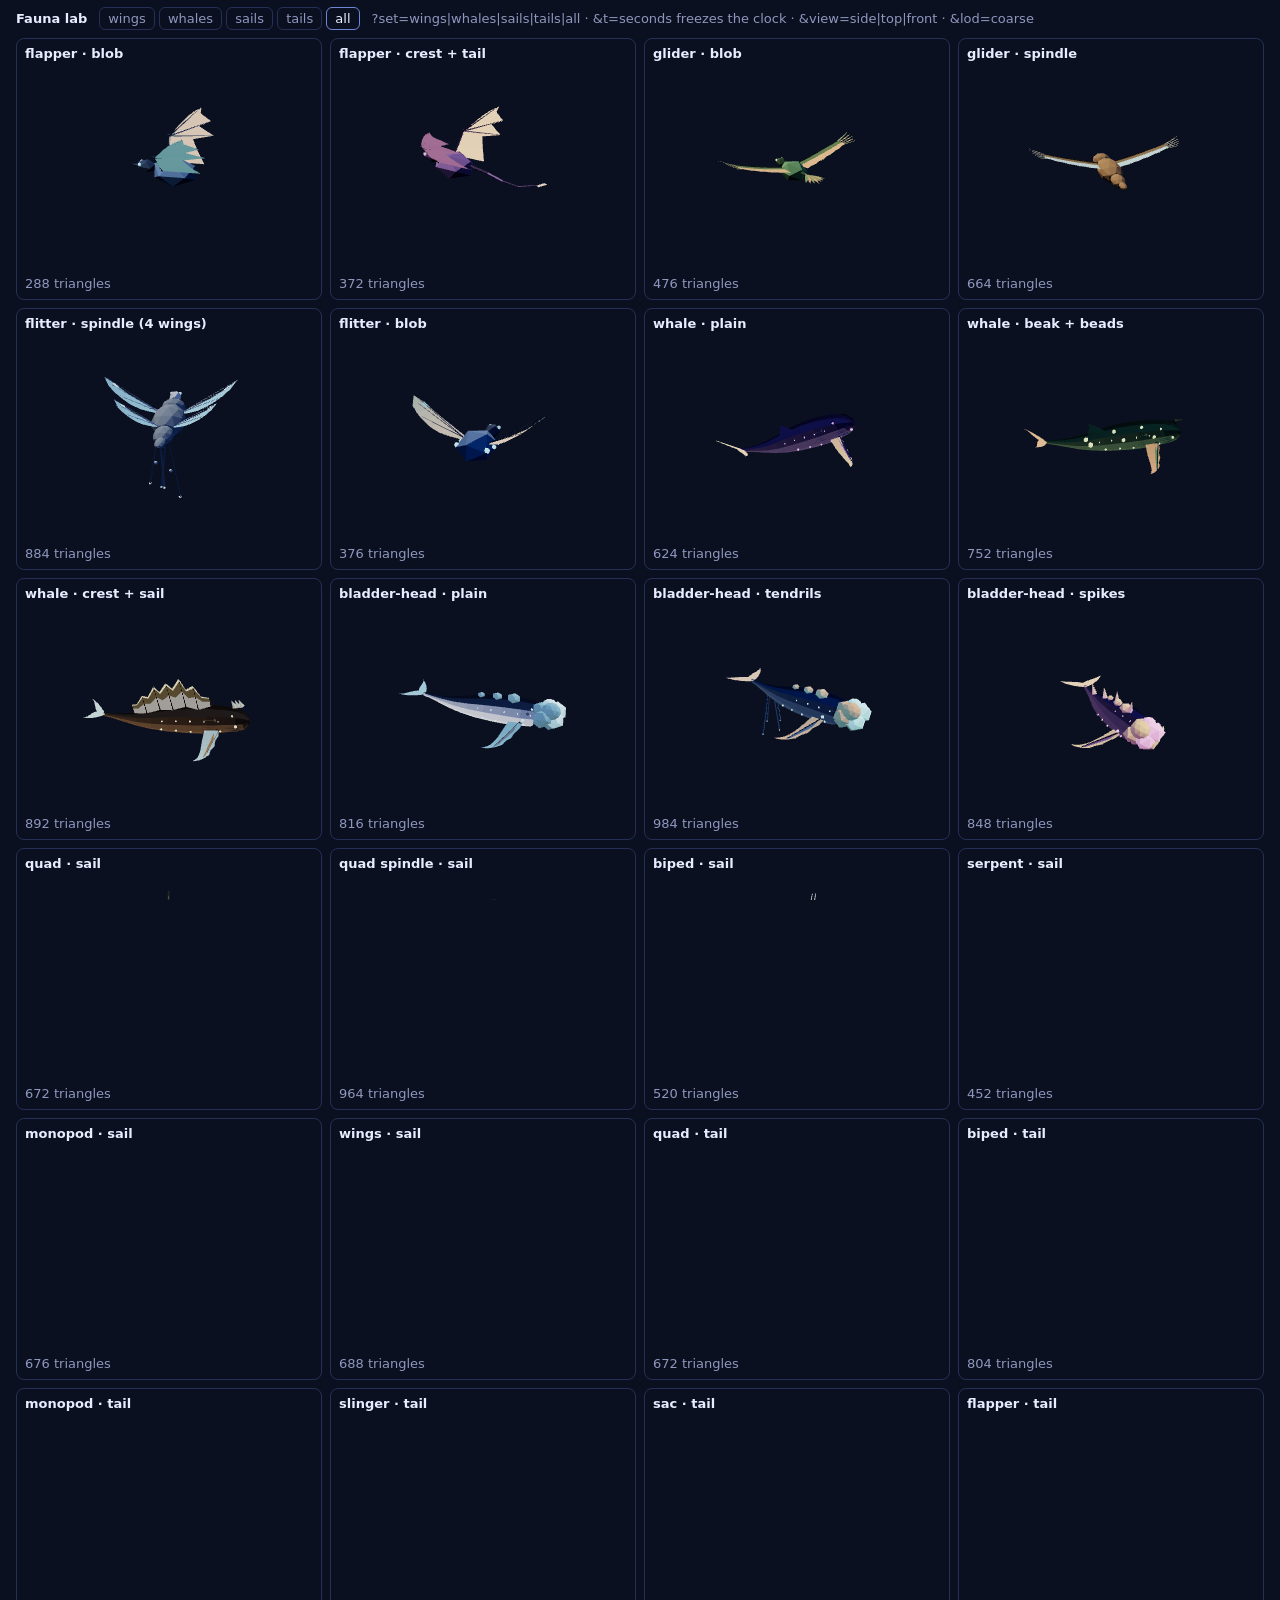
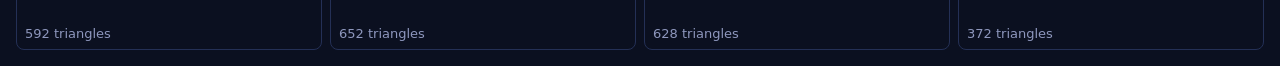
==== tools/fauna-lab.html @ ba52c9b9 "Wings, whales, sails, and tails get real shapes - A wing takes one of three forms: a veined paddle (" ====
<!doctype html>
<html lang="en">
<head>
<meta charset="utf-8">
<title>Fauna lab</title>
<meta name="viewport" content="width=device-width, initial-scale=1">
<style>
  :root { --bg: #0b1020; --fg: #e8ecff; --dim: #8e97bd; --line: #243056; }
  html, body { margin: 0; background: var(--bg); color: var(--fg); font: 13px/1.35 system-ui, sans-serif; }
  header { padding: 10px 16px; display: flex; gap: 12px; align-items: center; flex-wrap: wrap; }
  header a { color: var(--dim); text-decoration: none; padding: 3px 8px; border: 1px solid var(--line); border-radius: 6px; }
  header a.on { color: var(--fg); border-color: #6f86d6; }
  #grid { display: grid; grid-template-columns: repeat(auto-fill, minmax(300px, 1fr)); gap: 8px; padding: 0 16px 16px; }
  .cell { position: relative; height: 260px; border: 1px solid var(--line); border-radius: 8px; }
  .cell b { position: absolute; left: 8px; top: 6px; font-weight: 600; }
  .cell i { position: absolute; left: 8px; bottom: 6px; color: var(--dim); font-style: normal; }
  canvas#c { position: fixed; inset: 0; width: 100vw; height: 100vh; pointer-events: none; }
</style>
<script type="importmap">
  { "imports": { "three": "../vendor/three.module.js", "three/addons/": "../vendor/addons/" } }
</script>
</head>
<body>
<header>
  <strong>Fauna lab</strong>
  <span id="sets"></span>
  <span style="color:var(--dim)">?set=wings|whales|sails|tails|all · &amp;t=seconds freezes the clock · &amp;view=side|top|front · &amp;lod=coarse</span>
</header>
<div id="grid"></div>
<canvas id="c"></canvas>
<script type="module">
// A preview page for the creature builder. It builds hand-written genomes with the real
// buildCreature() and faunaMaterial(), so a change to fauna.js shows here without a world roll.
import * as THREE from 'three';
import { buildCreature, faunaMaterial } from '../fauna.js';

const q = new URLSearchParams(location.search);
const SET = q.get('set') || 'all';
const FREEZE = q.has('t') ? Number(q.get('t')) : null;
const VIEW = q.get('view') || 'three';
const LOD = q.get('lod') || 'full';

// the parts a locomotion always has, as species.js adds them
const ALWAYS = { sac: ['tendrils'], fins: ['flukes'], arch: ['mounds'], periscope: ['mounds'], plough: ['mounds'] };
const PAL = { fauna: { sand: '#c8b27f' }, flora: { canopy: '#4f9a52', trunk: '#6b4a2f' } };
const SKINS = [
  { body: '#5d7fae', body2: '#39506f', accent: '#e59a5b', glow: '#9ff5ff' },
  { body: '#8a6aa8', body2: '#4f3b66', accent: '#f0d36a', glow: '#ffb0f0' },
  { body: '#6c9a6a', body2: '#3f5c40', accent: '#d9695f', glow: '#e8ff9a' },
  { body: '#b0875a', body2: '#6a4e33', accent: '#7fc6d8', glow: '#ffe7a8' },
  { body: '#7d8c9c', body2: '#dfe6ee', accent: '#5aa0c8', glow: '#b8f0ff' },
];

// A genome with every field the builder and the rig read. The fields the lab does not set take
// the middle of the range species.js draws from.
function genome(o, i) {
  const loco = o.loco;
  const cls = ['sac', 'wings', 'fins'].includes(loco) ? 'air' : ['arch', 'periscope', 'plough'].includes(loco) ? 'sub' : 'land';
  const G = {
    cls, niche: 'meadow', loco, plan: o.plan || 'blob', head: o.head || 'none', extras: [...new Set([...(ALWAYS[loco] || []), ...(o.extras || [])])],
    segs: o.segs || (o.plan === 'chain' ? 6 : 1), bodyR: o.bodyR ?? (loco === 'fins' ? 0.3 : 0.22),
    stretch: o.plan === 'spindle' && cls === 'land' ? 0.6 : 1,
    legLen: o.legLen ?? ({ monopod: 0.5, biped: 0.62, tripod: 0.5, quad: 0.38, hexapod: 0.2, roller: 0.16 }[loco] || 0),
    jointed: o.jointed ?? true, gait: o.gait || 2, flap: o.flap || (loco === 'fins' ? 1.4 : 4.4), slow: o.slow ?? 1.0,
    size: 1, hover: 0, rings: 6, gravity: 1,
    move: { leash: 0, speed: 0, turn: 0, pause: 0, flies: cls === 'air', shadow: true, mode: 'wander', loco },
    colors: SKINS[(o.skin ?? i) % SKINS.length],
  };
  for (const k of ['wingStyle', 'whaleHead']) if (o[k]) G[k] = o[k];
  return G;
}

const SETS = {
  wings: [
    { label: 'flapper · blob', loco: 'wings', plan: 'blob', head: 'beak', wingStyle: 'flap' },
    { label: 'flapper · crest + tail', loco: 'wings', plan: 'blob', head: 'crest', extras: ['tail'], wingStyle: 'flap' },
    { label: 'glider · blob', loco: 'wings', plan: 'blob', head: 'beak', wingStyle: 'glide', extras: ['tail'] },
    { label: 'glider · spindle', loco: 'wings', plan: 'spindle', head: 'none', wingStyle: 'glide' },
    { label: 'flitter · spindle (4 wings)', loco: 'wings', plan: 'spindle', head: 'mandibles', wingStyle: 'flit', extras: ['tendrils'] },
    { label: 'flitter · blob', loco: 'wings', plan: 'blob', head: 'mandibles', wingStyle: 'flit', extras: ['beads'] },
  ],
  whales: [
    { label: 'whale · plain', loco: 'fins', plan: 'spindle', whaleHead: 'hull' },
    { label: 'whale · beak + beads', loco: 'fins', plan: 'spindle', head: 'beak', extras: ['beads'], whaleHead: 'hull' },
    { label: 'whale · crest + sail', loco: 'fins', plan: 'spindle', head: 'crest', extras: ['sail'], whaleHead: 'hull' },
    { label: 'bladder-head · plain', loco: 'fins', plan: 'spindle', whaleHead: 'bladder' },
    { label: 'bladder-head · tendrils', loco: 'fins', plan: 'spindle', extras: ['tendrils'], whaleHead: 'bladder' },
    { label: 'bladder-head · spikes', loco: 'fins', plan: 'spindle', extras: ['spikes'], whaleHead: 'bladder' },
  ],
  sails: [
    { label: 'quad · sail', loco: 'quad', plan: 'blob', head: 'tusks', extras: ['sail'] },
    { label: 'quad spindle · sail', loco: 'quad', plan: 'spindle', head: 'beak', extras: ['sail'] },
    { label: 'biped · sail', loco: 'biped', plan: 'blob', head: 'crest', extras: ['sail'] },
    { label: 'serpent · sail', loco: 'serpent', plan: 'chain', head: 'mandibles', extras: ['sail'] },
    { label: 'monopod · sail', loco: 'monopod', plan: 'dome', head: 'beak', extras: ['sail'] },
    { label: 'wings · sail', loco: 'wings', plan: 'blob', head: 'beak', extras: ['sail'], wingStyle: 'glide' },
  ],
  tails: [
    { label: 'quad · tail', loco: 'quad', plan: 'blob', head: 'tusks', extras: ['tail'] },
    { label: 'biped · tail', loco: 'biped', plan: 'spindle', head: 'beak', extras: ['tail'] },
    { label: 'monopod · tail', loco: 'monopod', plan: 'blob', head: 'stalks', extras: ['tail'] },
    { label: 'slinger · tail', loco: 'slinger', plan: 'spindle', head: 'beak', extras: ['tail'] },
    { label: 'sac · tail', loco: 'sac', plan: 'blob', head: 'lure', extras: ['tendrils', 'tail'] },
    { label: 'flapper · tail', loco: 'wings', plan: 'blob', head: 'crest', extras: ['tail'], wingStyle: 'flap' },
  ],
};
SETS.all = [...SETS.wings, ...SETS.whales, ...SETS.sails, ...SETS.tails];

document.getElementById('sets').innerHTML = Object.keys(SETS)
  .map((k) => `<a href="?set=${k}${FREEZE !== null ? `&t=${FREEZE}` : ''}${VIEW !== 'three' ? `&view=${VIEW}` : ''}" class="${k === SET ? 'on' : ''}">${k}</a>`).join(' ');

const canvas = document.getElementById('c');
const renderer = new THREE.WebGLRenderer({ canvas, antialias: true, alpha: true });
renderer.setPixelRatio(Math.min(devicePixelRatio || 1, 2));
renderer.toneMapping = THREE.ACESFilmicToneMapping;
renderer.outputColorSpace = THREE.SRGBColorSpace;
renderer.setScissorTest(true);

const grid = document.getElementById('grid');
const cells = SETS[SET].map((o, i) => {
  const el = document.createElement('div');
  el.className = 'cell';
  grid.appendChild(el);
  const G = genome(o, i);
  const geo = buildCreature(G, PAL, PAL.flora, LOD);
  const tris = geo.attributes.position.count / 3;
  el.innerHTML = `<b>${o.label}</b><i>${tris} triangles</i>`;
  geo.setAttribute('aPhase', new THREE.InstancedBufferAttribute(new Float32Array([0]), 1));
  geo.setAttribute('aAnim', new THREE.InstancedBufferAttribute(new Float32Array([1, 0, 0, 0]), 4));
  geo.setAttribute('aAnchor', new THREE.InstancedBufferAttribute(new Float32Array([0, 0, 0]), 3));
  const mesh = new THREE.InstancedMesh(geo, faunaMaterial(G), 1);
  mesh.frustumCulled = false;
  const box = new THREE.Box3().setFromBufferAttribute(geo.attributes.position);
  const size = box.getSize(new THREE.Vector3()), mid = box.getCenter(new THREE.Vector3());
  const fit = 1.3 / Math.max(size.x, size.y, size.z);
  mesh.scale.setScalar(fit);
  mesh.position.set(-mid.x * fit, -mid.y * fit, -mid.z * fit);
  const scene = new THREE.Scene();
  scene.add(mesh);
  const sun = new THREE.DirectionalLight('#fff4e0', 2.6); sun.position.set(2.5, 4, 3);
  scene.add(sun, new THREE.HemisphereLight('#9fbfff', '#3a2a1a', 0.8));
  const fill = new THREE.DirectionalLight('#6a86d8', 0.5); fill.position.set(-3, 1, -2); scene.add(fill);
  const camera = new THREE.PerspectiveCamera(32, 1, 0.05, 50);
  return { el, G, mesh, scene, camera, phase: i * 0.37 };
});

function place(cam, t, phase) {
  const r = 3.4;
  if (VIEW === 'side') cam.position.set(r, 0.25, 0);
  else if (VIEW === 'top') cam.position.set(0.001, r, 0);
  else if (VIEW === 'front') cam.position.set(0, 0.35, r);
  else if (FREEZE !== null) cam.position.set(r * 0.78, r * 0.42, r * 0.5);
  else { const a = t * 0.25 + phase; cam.position.set(Math.sin(a) * r, r * 0.38, Math.cos(a) * r); }
  cam.lookAt(0, 0, 0);
}

const clock = new THREE.Clock();
function frame() {
  const t = FREEZE ?? clock.getElapsedTime();
  const w = canvas.clientWidth, h = canvas.clientHeight, pr = renderer.getPixelRatio();
  if (canvas.width !== Math.floor(w * pr) || canvas.height !== Math.floor(h * pr)) renderer.setSize(w, h, false);
  renderer.setScissor(0, 0, w, h); renderer.setViewport(0, 0, w, h); renderer.clear();
  for (const c of cells) {
    const r = c.el.getBoundingClientRect();
    if (r.bottom < 0 || r.top > h) continue;
    const sh = c.mesh.material.userData.shader;
    if (sh) sh.uniforms.uTime.value = t;
    const a = c.mesh.geometry.attributes.aAnim;
    a.array[1] = t * c.G.gait * 2; a.needsUpdate = true;
    c.camera.aspect = r.width / r.height; c.camera.updateProjectionMatrix();
    place(c.camera, t, c.phase);
    const y = h - r.bottom;
    renderer.setScissor(r.left, y, r.width, r.height);
    renderer.setViewport(r.left, y, r.width, r.height);
    renderer.render(c.scene, c.camera);
  }
  requestAnimationFrame(frame);
}
frame();
</script>
</body>
</html>
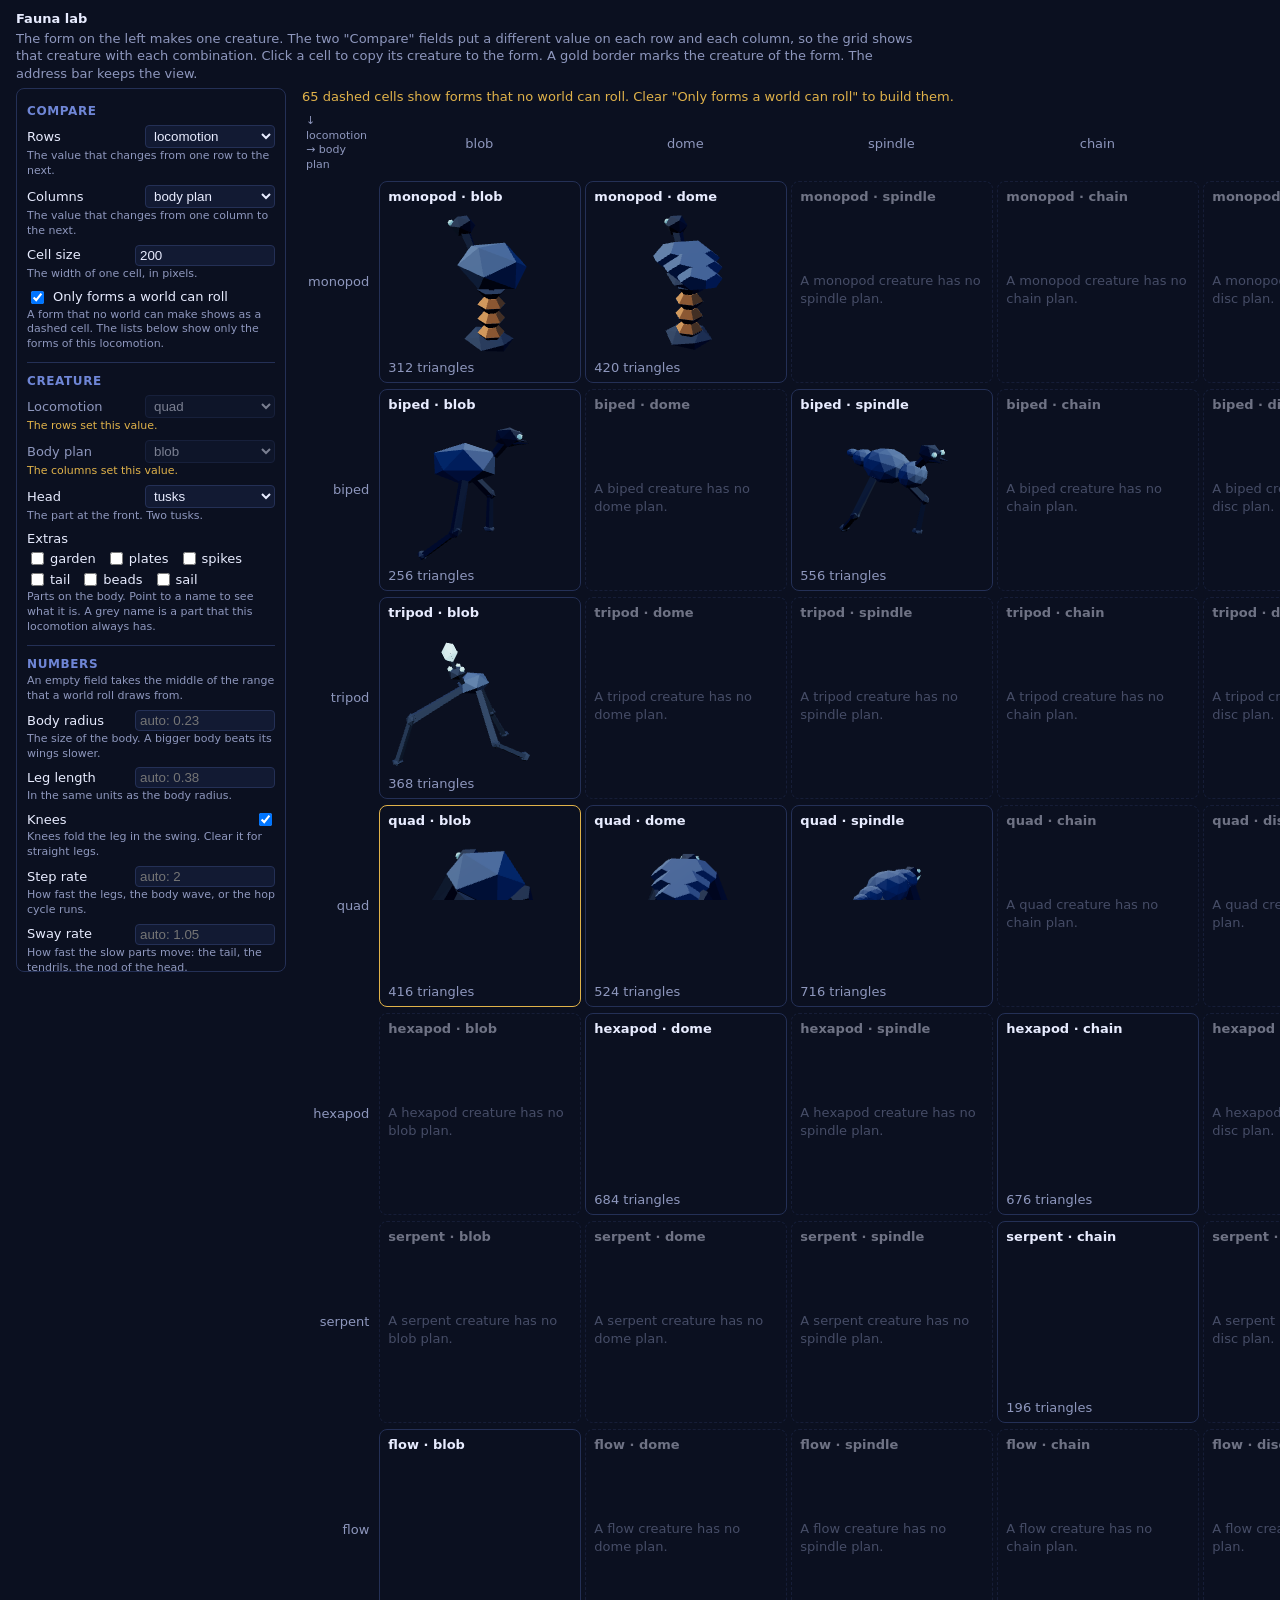
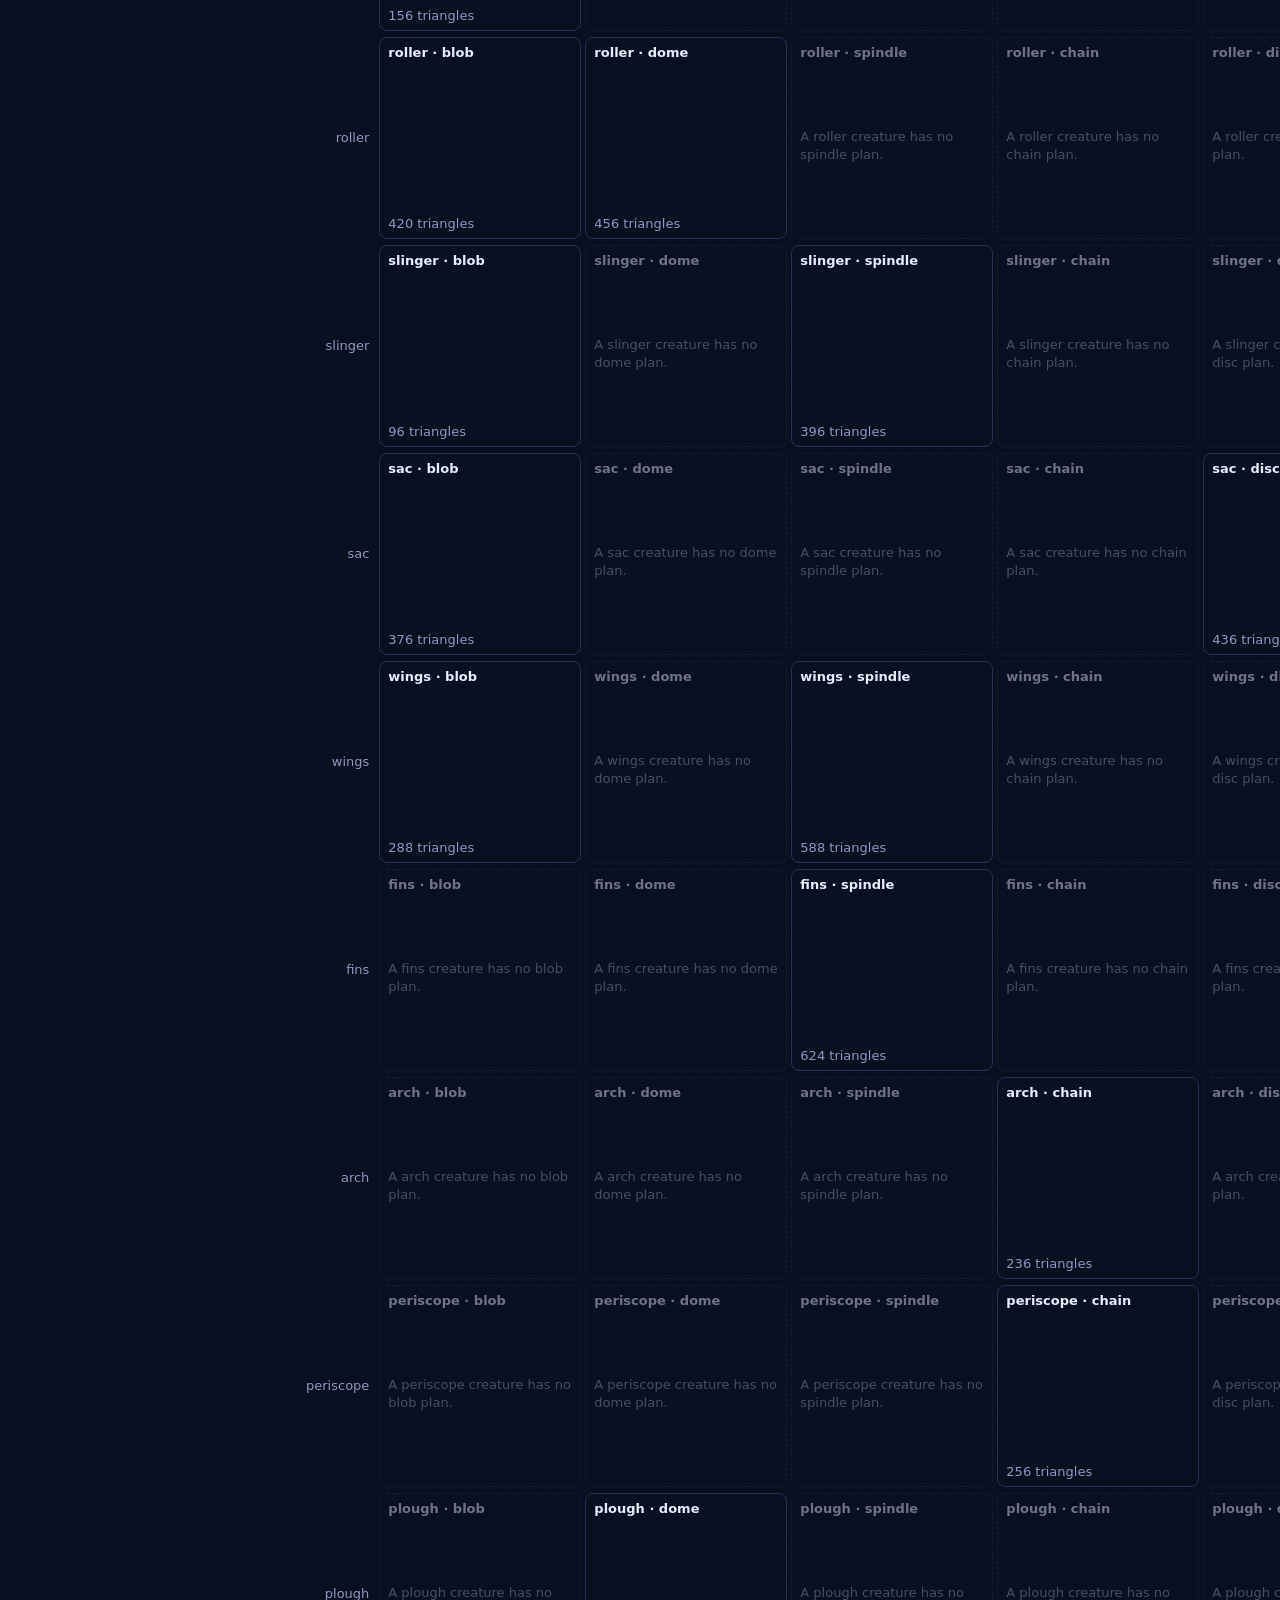
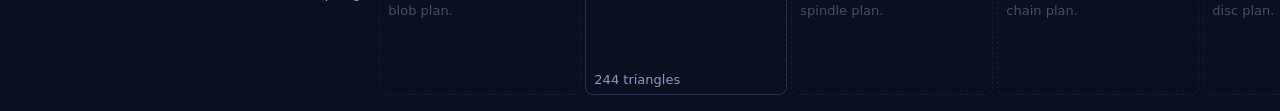
==== commit f4eb8954: "The fauna lab compares any two parameters of a creature The lab now has one mode. A form sets one cr" ====
--- a/tools/fauna-lab.html
+++ b/tools/fauna-lab.html
@@ -5,43 +5,81 @@
 <title>Fauna lab</title>
 <meta name="viewport" content="width=device-width, initial-scale=1">
 <style>
-  :root { --bg: #0b1020; --fg: #e8ecff; --dim: #8e97bd; --line: #243056; }
+  :root { --bg: #0b1020; --fg: #e8ecff; --dim: #8e97bd; --line: #243056; --on: #6f86d6; --gold: #e0b24a; --cell: 200px; }
   html, body { margin: 0; background: var(--bg); color: var(--fg); font: 13px/1.35 system-ui, sans-serif; }
-  header { padding: 10px 16px; display: flex; gap: 12px; align-items: center; flex-wrap: wrap; }
-  header a { color: var(--dim); text-decoration: none; padding: 3px 8px; border: 1px solid var(--line); border-radius: 6px; }
-  header a.on { color: var(--fg); border-color: #6f86d6; }
-  #grid { display: grid; grid-template-columns: repeat(auto-fill, minmax(300px, 1fr)); gap: 8px; padding: 0 16px 16px; }
-  .cell { position: relative; height: 260px; border: 1px solid var(--line); border-radius: 8px; }
-  .cell b { position: absolute; left: 8px; top: 6px; font-weight: 600; }
+  header { padding: 10px 16px 6px; }
+  header p { margin: 2px 0 0; color: var(--dim); max-width: 70em; }
+  canvas#c { position: fixed; inset: 0; width: 100vw; height: 100vh; pointer-events: none; }
+  main { display: flex; gap: 16px; padding: 0 16px 16px; align-items: flex-start; }
+
+  #form { position: sticky; top: 8px; flex: 0 0 270px; max-height: calc(100vh - 16px); overflow: auto;
+    border: 1px solid var(--line); border-radius: 8px; padding: 4px 10px 10px; box-sizing: border-box; }
+  #form section { border-top: 1px solid var(--line); padding: 6px 0 4px; }
+  #form section:first-child { border-top: 0; }
+  #form h3 { margin: 4px 0 2px; font-size: 12px; text-transform: uppercase; letter-spacing: 0.05em; color: var(--on); }
+  #form .row { margin: 6px 0; }
+  #form .row > label { display: flex; justify-content: space-between; align-items: center; gap: 8px; }
+  #form .row.fixed > label { color: var(--dim); }
+  #form small { display: block; color: var(--dim); font-size: 11px; margin-top: 1px; }
+  #form .row.fixed small { color: var(--gold); }
+  #form select, #form input[type=number] { width: 130px; background: #121a33; color: var(--fg); border: 1px solid var(--line); border-radius: 4px; padding: 2px 4px; }
+  #form select:disabled, #form input:disabled { opacity: 0.5; }
+  #form .chks { display: flex; flex-wrap: wrap; gap: 2px 10px; margin-top: 2px; }
+  #form .chks label { display: inline-flex; gap: 3px; align-items: center; }
+  #form .chks input:disabled + span { color: var(--dim); }
+  #form button { background: #121a33; color: var(--fg); border: 1px solid var(--line); border-radius: 4px; padding: 3px 10px; cursor: pointer; }
+  #form details { margin-top: 6px; }
+  #form summary { cursor: pointer; color: var(--dim); }
+  #form pre { white-space: pre-wrap; word-break: break-all; font-size: 11px; color: var(--dim); margin: 4px 0 0; }
+
+  #note { color: var(--gold); margin: 0 0 6px; min-height: 1.35em; }
+  #matrix { display: grid; gap: 6px; align-items: stretch; }
+  .cell { position: relative; height: var(--cell); width: var(--cell); border: 1px solid var(--line); border-radius: 8px; cursor: pointer; }
+  .cell:hover { border-color: var(--on); }
+  .cell.base { border-color: var(--gold); }
+  .cell b { position: absolute; left: 8px; top: 6px; right: 8px; font-weight: 600; }
   .cell i { position: absolute; left: 8px; bottom: 6px; color: var(--dim); font-style: normal; }
-  canvas#c { position: fixed; inset: 0; width: 100vw; height: 100vh; pointer-events: none; }
+  .cell.na { border-style: dashed; opacity: 0.45; cursor: default; }
+  .cell.na i, .cell.err i { top: 45%; bottom: auto; right: 8px; }
+  .cell.err { border-color: #b04a4a; }
+  .ax { color: var(--dim); display: flex; align-items: center; justify-content: center; text-align: center; padding: 2px 4px; }
+  .ax.row { justify-content: flex-end; }
+  .ax.corner { font-size: 11px; text-align: left; justify-content: flex-start; }
+  .ax.row { max-width: 110px; }
+  @media (max-width: 700px) {
+    main { flex-direction: column; }
+    #form { position: static; flex: none; width: 100%; max-height: none; }
+    #grid-wrap { overflow-x: auto; max-width: 100%; }
+  }
 </style>
 <script type="importmap">
   { "imports": { "three": "../vendor/three.module.js", "three/addons/": "../vendor/addons/" } }
 </script>
+<!-- species.js gives the catalogue of forms (Species.CATALOGUE). It reads self.Lore when it loads. -->
+<script src="../lore.js"></script>
+<script src="../species.js"></script>
 </head>
 <body>
 <header>
   <strong>Fauna lab</strong>
-  <span id="sets"></span>
-  <span style="color:var(--dim)">?set=wings|whales|sails|tails|all · &amp;t=seconds freezes the clock · &amp;view=side|top|front · &amp;lod=coarse</span>
+  <p>The form on the left makes one creature. The two "Compare" fields put a different value on each
+    row and each column, so the grid shows that creature with each combination. Click a cell to copy
+    its creature to the form. A gold border marks the creature of the form. The address bar keeps the view.</p>
 </header>
-<div id="grid"></div>
+<main>
+  <form id="form" onsubmit="return false"></form>
+  <div id="grid-wrap"><p id="note"></p><div id="matrix"></div></div>
+</main>
 <canvas id="c"></canvas>
 <script type="module">
-// A preview page for the creature builder. It builds hand-written genomes with the real
-// buildCreature() and faunaMaterial(), so a change to fauna.js shows here without a world roll.
+// A preview page for the creature builder. It builds genomes with the real buildCreature() and
+// faunaMaterial(), so a change to fauna.js shows here without a world roll.
 import * as THREE from 'three';
 import { buildCreature, faunaMaterial } from '../fauna.js';
 
 const q = new URLSearchParams(location.search);
-const SET = q.get('set') || 'all';
-const FREEZE = q.has('t') ? Number(q.get('t')) : null;
-const VIEW = q.get('view') || 'three';
-const LOD = q.get('lod') || 'full';
-
-// the parts a locomotion always has, as species.js adds them
-const ALWAYS = { sac: ['tendrils'], fins: ['flukes'], arch: ['mounds'], periscope: ['mounds'], plough: ['mounds'] };
+const CAT = self.Species.CATALOGUE;
+const ALWAYS = CAT.ALWAYS;
 const PAL = { fauna: { sand: '#c8b27f' }, flora: { canopy: '#4f9a52', trunk: '#6b4a2f' } };
 const SKINS = [
   { body: '#5d7fae', body2: '#39506f', accent: '#e59a5b', glow: '#9ff5ff' },
@@ -51,64 +89,149 @@
   { body: '#7d8c9c', body2: '#dfe6ee', accent: '#5aa0c8', glow: '#b8f0ff' },
 ];
 
-// A genome with every field the builder and the rig read. The fields the lab does not set take
+// ---------------------------------------------------------------- the catalogue
+const uniq = (a) => [...new Set(a)];
+const CLASS_OF = Object.fromEntries(Object.entries(CAT.LOCO).flatMap(([c, ls]) => ls.map((l) => [l, c])));
+const ALL = {
+  loco: Object.values(CAT.LOCO).flat(),
+  plan: uniq(Object.values(CAT.PLAN).flat()),
+  head: uniq(['none', ...Object.values(CAT.HEAD).flat()]),
+  extra: uniq([...Object.values(CAT.EXTRAS).flat(), ...Object.values(ALWAYS).flat()]),
+};
+const LEGGED = ['monopod', 'biped', 'tripod', 'quad', 'hexapod', 'roller'];
+// the middle of each range species.js draws from
+const MID = {
+  bodyR: (l) => ({ fins: 0.3, tripod: 0.105, hexapod: 0.29 }[l] ?? 0.23),
+  legLen: (l) => ({ monopod: 0.47, biped: 0.62, tripod: 0.52, quad: 0.38, hexapod: 0.2, roller: 0.16 }[l] ?? 0),
+  gait: (l) => ({ monopod: 1.8, biped: 2.7, tripod: 2.4, quad: 2.0, hexapod: 4.75, serpent: 3, roller: 1.5, slinger: 1.3, flow: 0.7 }[l] ?? 1.5),
+  flap: (l, bodyR) => ({ wings: 4.4 * Math.sqrt(0.3 / bodyR), fins: 1.4, sac: 1 }[l] ?? 2),
+  segs: (plan) => (plan === 'chain' ? 6 : 1),
+};
+
+// Words for the tooltips. A value with no entry shows its name only.
+const INFO = {
+  class: { land: 'walks on the ground', air: 'flies or floats', sub: 'lives under the ground' },
+  loco: {
+    monopod: 'hops on one leg', biped: 'walks on two legs', tripod: 'a small body on three long legs',
+    quad: 'walks on four legs', hexapod: 'six short legs', serpent: 'a chain of segments that slides',
+    flow: 'a stack of rings that melts into a sheet and hops', roller: 'folds into its hull and rolls',
+    slinger: 'hooks a cord on a plant and throws itself', sac: 'a gas bag that floats and never lands',
+    wings: 'flies on wings', fins: 'a whale that swims in the air', arch: 'a loop that rises out of the ground',
+    periscope: 'lifts a neck out of a hole', plough: 'travels under the surface',
+  },
+  plan: { blob: 'one round body', dome: 'a low, wide shell', spindle: 'a long body with tapered ends',
+    chain: 'a row of segments', disc: 'a flat, round body', swarm: 'a wheel of many small shards' },
+  head: { none: 'no head part', beak: 'a pointed beak', mandibles: 'a pair of pincers', stalks: 'eyes on two stalks',
+    lure: 'a glowing lamp on a stalk', crest: 'a fan of plates on the head', tusks: 'two tusks' },
+  extra: { sail: 'a membrane on spines along the back', spikes: 'spikes on the back', beads: 'glowing lamps in the skin',
+    tendrils: 'feelers that hang below', garden: 'plants that grow on the back', plates: 'armour plates',
+    tail: 'a tail (its form follows the locomotion)', flukes: 'the tail flukes of a whale', antennae: 'two antennae',
+    mounds: 'mounds of soil at the holes' },
+  wingStyle: { flit: 'veined paddles, fast beats', flap: 'skin on an arm and three fingers, folds on the upstroke',
+    glide: 'long narrow wings, beats only to climb' },
+  whaleHead: { hull: 'one smooth hull with the head in it', bladder: 'the head is a cluster of gas bladders' },
+  lod: { full: 'the body near the camera', coarse: 'the far body: under 80 triangles' },
+  view: { three: 'the camera turns about the creature', side: 'from the side', top: 'from above', front: 'from the front' },
+};
+
+// A genome with every field the builder and the rig read. A field the caller does not set takes
 // the middle of the range species.js draws from.
-function genome(o, i) {
-  const loco = o.loco;
-  const cls = ['sac', 'wings', 'fins'].includes(loco) ? 'air' : ['arch', 'periscope', 'plough'].includes(loco) ? 'sub' : 'land';
+function genome(o, skin) {
+  const loco = o.loco, cls = CLASS_OF[loco], plan = o.plan || 'blob';
+  const bodyR = o.bodyR ?? MID.bodyR(loco);
+  const extras = new Set([...(ALWAYS[loco] || []), ...(o.extras || [])]);
+  if (plan === 'swarm') { extras.delete('tail'); extras.delete('sail'); extras.delete('tendrils'); }
   const G = {
-    cls, niche: 'meadow', loco, plan: o.plan || 'blob', head: o.head || 'none', extras: [...new Set([...(ALWAYS[loco] || []), ...(o.extras || [])])],
-    segs: o.segs || (o.plan === 'chain' ? 6 : 1), bodyR: o.bodyR ?? (loco === 'fins' ? 0.3 : 0.22),
-    stretch: o.plan === 'spindle' && cls === 'land' ? 0.6 : 1,
-    legLen: o.legLen ?? ({ monopod: 0.5, biped: 0.62, tripod: 0.5, quad: 0.38, hexapod: 0.2, roller: 0.16 }[loco] || 0),
-    jointed: o.jointed ?? true, gait: o.gait || 2, flap: o.flap || (loco === 'fins' ? 1.4 : 4.4), slow: o.slow ?? 1.0,
-    size: 1, hover: 0, rings: 6, gravity: 1,
-    move: { leash: 0, speed: 0, turn: 0, pause: 0, flies: cls === 'air', shadow: true, mode: 'wander', loco },
-    colors: SKINS[(o.skin ?? i) % SKINS.length],
+    cls, niche: 'meadow', loco, plan, head: o.head || 'none', extras: [...extras],
+    segs: o.segs ?? MID.segs(plan), bodyR,
+    stretch: plan === 'spindle' && cls === 'land' ? 0.6 : 1,
+    legLen: o.legLen ?? MID.legLen(loco),
+    jointed: o.jointed ?? true, gait: o.gait ?? MID.gait(loco), flap: o.flap ?? MID.flap(loco, bodyR), slow: o.slow ?? 1.05,
+    size: 1, hover: 0, rings: o.rings ?? 6, gravity: o.gravity ?? 1,
+    move: { leash: 0, speed: 0, turn: 0, pause: 0, flies: cls === 'air', shadow: plan !== 'swarm', mode: 'wander', loco },
+    colors: SKINS[(skin ?? 0) % SKINS.length],
   };
+  if (loco === 'fins') Object.assign(G, { density: 0.0025, fsign: 1, fcut: 0.3 });
   for (const k of ['wingStyle', 'whaleHead']) if (o[k]) G[k] = o[k];
   return G;
 }
 
-const SETS = {
-  wings: [
-    { label: 'flapper · blob', loco: 'wings', plan: 'blob', head: 'beak', wingStyle: 'flap' },
-    { label: 'flapper · crest + tail', loco: 'wings', plan: 'blob', head: 'crest', extras: ['tail'], wingStyle: 'flap' },
-    { label: 'glider · blob', loco: 'wings', plan: 'blob', head: 'beak', wingStyle: 'glide', extras: ['tail'] },
-    { label: 'glider · spindle', loco: 'wings', plan: 'spindle', head: 'none', wingStyle: 'glide' },
-    { label: 'flitter · spindle (4 wings)', loco: 'wings', plan: 'spindle', head: 'mandibles', wingStyle: 'flit', extras: ['tendrils'] },
-    { label: 'flitter · blob', loco: 'wings', plan: 'blob', head: 'mandibles', wingStyle: 'flit', extras: ['beads'] },
-  ],
-  whales: [
-    { label: 'whale · plain', loco: 'fins', plan: 'spindle', whaleHead: 'hull' },
-    { label: 'whale · beak + beads', loco: 'fins', plan: 'spindle', head: 'beak', extras: ['beads'], whaleHead: 'hull' },
-    { label: 'whale · crest + sail', loco: 'fins', plan: 'spindle', head: 'crest', extras: ['sail'], whaleHead: 'hull' },
-    { label: 'bladder-head · plain', loco: 'fins', plan: 'spindle', whaleHead: 'bladder' },
-    { label: 'bladder-head · tendrils', loco: 'fins', plan: 'spindle', extras: ['tendrils'], whaleHead: 'bladder' },
-    { label: 'bladder-head · spikes', loco: 'fins', plan: 'spindle', extras: ['spikes'], whaleHead: 'bladder' },
-  ],
-  sails: [
-    { label: 'quad · sail', loco: 'quad', plan: 'blob', head: 'tusks', extras: ['sail'] },
-    { label: 'quad spindle · sail', loco: 'quad', plan: 'spindle', head: 'beak', extras: ['sail'] },
-    { label: 'biped · sail', loco: 'biped', plan: 'blob', head: 'crest', extras: ['sail'] },
-    { label: 'serpent · sail', loco: 'serpent', plan: 'chain', head: 'mandibles', extras: ['sail'] },
-    { label: 'monopod · sail', loco: 'monopod', plan: 'dome', head: 'beak', extras: ['sail'] },
-    { label: 'wings · sail', loco: 'wings', plan: 'blob', head: 'beak', extras: ['sail'], wingStyle: 'glide' },
-  ],
-  tails: [
-    { label: 'quad · tail', loco: 'quad', plan: 'blob', head: 'tusks', extras: ['tail'] },
-    { label: 'biped · tail', loco: 'biped', plan: 'spindle', head: 'beak', extras: ['tail'] },
-    { label: 'monopod · tail', loco: 'monopod', plan: 'blob', head: 'stalks', extras: ['tail'] },
-    { label: 'slinger · tail', loco: 'slinger', plan: 'spindle', head: 'beak', extras: ['tail'] },
-    { label: 'sac · tail', loco: 'sac', plan: 'blob', head: 'lure', extras: ['tendrils', 'tail'] },
-    { label: 'flapper · tail', loco: 'wings', plan: 'blob', head: 'crest', extras: ['tail'], wingStyle: 'flap' },
-  ],
+// ---------------------------------------------------------------- state
+// Every control is one URL parameter, so a view can be shared as a link.
+const DEFAULTS = {
+  loco: 'quad', plan: 'blob', head: 'tusks', extras: [], wingStyle: 'flap', whaleHead: 'hull',
+  bodyR: '', legLen: '', segs: '', gait: '', flap: '', slow: '', rings: '', gravity: '', jointed: true,
+  skin: 0, rows: 'loco', cols: 'plan', strict: true, size: 200,
+  view: 'three', t: '', lod: 'full',
 };
-SETS.all = [...SETS.wings, ...SETS.whales, ...SETS.sails, ...SETS.tails];
-
-document.getElementById('sets').innerHTML = Object.keys(SETS)
-  .map((k) => `<a href="?set=${k}${FREEZE !== null ? `&t=${FREEZE}` : ''}${VIEW !== 'three' ? `&view=${VIEW}` : ''}" class="${k === SET ? 'on' : ''}">${k}</a>`).join(' ');
-
+const S = structuredClone(DEFAULTS);
+const NUMS = ['bodyR', 'legLen', 'segs', 'gait', 'flap', 'slow', 'rings', 'gravity'];
+for (const k of Object.keys(S)) {
+  if (!q.has(k)) continue;
+  const v = q.get(k);
+  S[k] = k === 'extras' ? v.split(',').filter(Boolean) : typeof S[k] === 'boolean' ? v !== '0' : k === 'skin' || k === 'size' ? Number(v) : v;
+}
+
+// An axis is a list of values, and each value is a patch on the creature of the form. `field` is
+// the form control that the axis sets, and `check` says if the catalogue allows the value.
+const allowed = (kind, loco, v) => ({ plan: CAT.PLAN, head: CAT.HEAD, extra: CAT.EXTRAS }[kind][loco] || []).includes(v) || (kind === 'extra' && (ALWAYS[loco] || []).includes(v));
+const AXES = {
+  none: { name: '— (nothing)', values: [null], patch: () => ({}) },
+  loco: { name: 'locomotion', field: 'loco', values: ALL.loco, patch: (v) => ({ loco: v }) },
+  plan: { name: 'body plan', field: 'plan', values: ALL.plan, patch: (v) => ({ plan: v }), check: (g, v) => allowed('plan', g.loco, v) },
+  head: { name: 'head', field: 'head', values: ALL.head, patch: (v) => ({ head: v }), check: (g, v) => v === 'none' || allowed('head', g.loco, v) },
+  extra: {
+    name: 'one more extra', values: ['(base)', ...ALL.extra], label: (v) => (v === '(base)' ? 'form extras only' : '+ ' + v),
+    patch: (v, g) => (v === '(base)' ? {} : { extras: [...g.extras, v] }),
+    check: (g, v) => v === '(base)' || allowed('extra', g.loco, v),
+  },
+  wingStyle: { name: 'wing form (wings)', field: 'wingStyle', values: ['flit', 'flap', 'glide'], patch: (v) => ({ wingStyle: v }), check: (g) => g.loco === 'wings' && g.plan !== 'swarm' },
+  whaleHead: { name: 'whale head (fins)', field: 'whaleHead', values: ['hull', 'bladder'], patch: (v) => ({ whaleHead: v }), check: (g) => g.loco === 'fins' },
+  bodyR: { name: 'body radius', field: 'bodyR', values: [0.1, 0.16, 0.22, 0.28, 0.34], label: (v) => 'radius ' + v, patch: (v) => ({ bodyR: v }) },
+  legLen: { name: 'leg length (legs)', field: 'legLen', values: [0.12, 0.25, 0.4, 0.55, 0.8], label: (v) => 'legs ' + v, patch: (v) => ({ legLen: v }), check: (g) => LEGGED.includes(g.loco) },
+  jointed: { name: 'knees (legs)', field: 'jointed', values: [true, false], label: (v) => (v ? 'knees' : 'straight legs'), patch: (v) => ({ jointed: v }), check: (g) => LEGGED.includes(g.loco) },
+  segs: { name: 'segments (chain)', field: 'segs', values: [4, 5, 6, 7], label: (v) => v + ' segments', patch: (v) => ({ segs: v }), check: (g) => g.plan === 'chain' },
+  rings: { name: 'rings (flow)', field: 'rings', values: [5, 6, 7, 8], label: (v) => v + ' rings', patch: (v) => ({ rings: v }), check: (g) => g.loco === 'flow' },
+  lod: { name: 'detail', field: 'lod', values: ['full', 'coarse'], label: (v) => v + ' detail', patch: (v) => ({ lod: v }) },
+  skin: { name: 'colours', field: 'skin', values: SKINS.map((_, i) => i), label: (v) => 'colours ' + (v + 1), patch: (v) => ({ skin: v }) },
+};
+const axisOf = (field) => [S.rows, S.cols].find((a) => AXES[a].field === field);
+
+// The creature of the form. With "catalogue only" set, a plan, a head, or an extra that the
+// locomotion cannot have changes to the first one that it can have.
+function basePatch() {
+  const o = { loco: S.loco, plan: S.plan, head: S.head, extras: S.extras, wingStyle: S.wingStyle, whaleHead: S.whaleHead,
+    jointed: S.jointed, skin: S.skin, lod: S.lod };
+  for (const k of NUMS) if (S[k] !== '') o[k] = Number(S[k]);
+  return o;
+}
+function fit(o) {
+  const g = { ...o };
+  if (!S.strict) return g;
+  if (!CAT.PLAN[g.loco].includes(g.plan)) g.plan = CAT.PLAN[g.loco][0];
+  if (g.head !== 'none' && !CAT.HEAD[g.loco].includes(g.head)) g.head = CAT.HEAD[g.loco][0];
+  g.extras = g.extras.filter((e) => allowed('extra', g.loco, e));
+  return g;
+}
+// One cell: the form, then the row value, then the column value. A value that the catalogue does
+// not allow gives an empty cell, and the cell says why.
+function cellGenome(rv, cv) {
+  let g = fit(basePatch());
+  for (const [ax, v] of [[S.rows, rv], [S.cols, cv]]) {
+    g = { ...g, ...AXES[ax].patch(v, g) };
+    if (ax === 'loco') g = fit(g);
+  }
+  for (const [ax, v] of [[S.rows, rv], [S.cols, cv]]) {
+    const A = AXES[ax];
+    if (S.strict && A.check && !A.check(g, v)) {
+      const what = ax === 'extra' ? v : ax === 'plan' || ax === 'head' ? `${v} ${ax}` : A.name.replace(/ \(.*/, '');
+      return { g, na: `${g.plan === 'swarm' ? 'A swarm' : `A ${g.loco} creature`} has no ${what}.` };
+    }
+  }
+  return { g };
+}
+
+// ---------------------------------------------------------------- the renderer
 const canvas = document.getElementById('c');
 const renderer = new THREE.WebGLRenderer({ canvas, antialias: true, alpha: true });
 renderer.setPixelRatio(Math.min(devicePixelRatio || 1, 2));
@@ -116,15 +239,18 @@
 renderer.outputColorSpace = THREE.SRGBColorSpace;
 renderer.setScissorTest(true);
 
-const grid = document.getElementById('grid');
-const cells = SETS[SET].map((o, i) => {
-  const el = document.createElement('div');
-  el.className = 'cell';
-  grid.appendChild(el);
-  const G = genome(o, i);
-  const geo = buildCreature(G, PAL, PAL.flora, LOD);
+let cells = [];
+function makeCell(el, G, lod, label, phase) {
+  let geo;
+  try { geo = buildCreature(G, PAL, PAL.flora, lod); }
+  catch (e) {
+    el.classList.add('err');
+    el.innerHTML = `<b>${label}</b><i>${e.message}</i>`;
+    console.error(label, e);
+    return null;
+  }
   const tris = geo.attributes.position.count / 3;
-  el.innerHTML = `<b>${o.label}</b><i>${tris} triangles</i>`;
+  el.innerHTML = `<b>${label}</b><i>${tris} triangles</i>`;
   geo.setAttribute('aPhase', new THREE.InstancedBufferAttribute(new Float32Array([0]), 1));
   geo.setAttribute('aAnim', new THREE.InstancedBufferAttribute(new Float32Array([1, 0, 0, 0]), 4));
   geo.setAttribute('aAnchor', new THREE.InstancedBufferAttribute(new Float32Array([0, 0, 0]), 3));
@@ -132,37 +258,42 @@
   mesh.frustumCulled = false;
   const box = new THREE.Box3().setFromBufferAttribute(geo.attributes.position);
   const size = box.getSize(new THREE.Vector3()), mid = box.getCenter(new THREE.Vector3());
-  const fit = 1.3 / Math.max(size.x, size.y, size.z);
-  mesh.scale.setScalar(fit);
-  mesh.position.set(-mid.x * fit, -mid.y * fit, -mid.z * fit);
+  const k = 1.3 / Math.max(size.x, size.y, size.z);
+  mesh.scale.setScalar(k);
+  mesh.position.set(-mid.x * k, -mid.y * k, -mid.z * k);
   const scene = new THREE.Scene();
   scene.add(mesh);
   const sun = new THREE.DirectionalLight('#fff4e0', 2.6); sun.position.set(2.5, 4, 3);
   scene.add(sun, new THREE.HemisphereLight('#9fbfff', '#3a2a1a', 0.8));
   const fill = new THREE.DirectionalLight('#6a86d8', 0.5); fill.position.set(-3, 1, -2); scene.add(fill);
   const camera = new THREE.PerspectiveCamera(32, 1, 0.05, 50);
-  return { el, G, mesh, scene, camera, phase: i * 0.37 };
-});
-
+  return { el, G, mesh, scene, camera, phase };
+}
+function clearCells() {
+  for (const c of cells) { c.mesh.geometry.dispose(); c.mesh.material.dispose(); }
+  cells = [];
+}
+
+const freeze = () => (S.t !== '' && !Number.isNaN(Number(S.t)) ? Number(S.t) : null);
 function place(cam, t, phase) {
   const r = 3.4;
-  if (VIEW === 'side') cam.position.set(r, 0.25, 0);
-  else if (VIEW === 'top') cam.position.set(0.001, r, 0);
-  else if (VIEW === 'front') cam.position.set(0, 0.35, r);
-  else if (FREEZE !== null) cam.position.set(r * 0.78, r * 0.42, r * 0.5);
+  if (S.view === 'side') cam.position.set(r, 0.25, 0);
+  else if (S.view === 'top') cam.position.set(0.001, r, 0);
+  else if (S.view === 'front') cam.position.set(0, 0.35, r);
+  else if (freeze() !== null) cam.position.set(r * 0.78, r * 0.42, r * 0.5);
   else { const a = t * 0.25 + phase; cam.position.set(Math.sin(a) * r, r * 0.38, Math.cos(a) * r); }
   cam.lookAt(0, 0, 0);
 }
 
 const clock = new THREE.Clock();
 function frame() {
-  const t = FREEZE ?? clock.getElapsedTime();
+  const t = freeze() ?? clock.getElapsedTime();
   const w = canvas.clientWidth, h = canvas.clientHeight, pr = renderer.getPixelRatio();
   if (canvas.width !== Math.floor(w * pr) || canvas.height !== Math.floor(h * pr)) renderer.setSize(w, h, false);
   renderer.setScissor(0, 0, w, h); renderer.setViewport(0, 0, w, h); renderer.clear();
   for (const c of cells) {
     const r = c.el.getBoundingClientRect();
-    if (r.bottom < 0 || r.top > h) continue;
+    if (r.bottom < 0 || r.top > h || r.right < 0 || r.left > w) continue;
     const sh = c.mesh.material.userData.shader;
     if (sh) sh.uniforms.uTime.value = t;
     const a = c.mesh.geometry.attributes.aAnim;
@@ -176,6 +307,182 @@
   }
   requestAnimationFrame(frame);
 }
+
+// ---------------------------------------------------------------- the form
+const form = document.getElementById('form');
+const cap = (s) => (s ? s[0].toUpperCase() + s.slice(1) + '.' : '');
+const esc = (s) => String(s).replace(/"/g, '&quot;');
+const r2 = (x) => Math.round(x * 100) / 100;
+const opts = (vals, cur, lab = (v) => v, info = {}) => vals.map((v) =>
+  `<option value="${v}"${String(v) === String(cur) ? ' selected' : ''}${info[v] ? ` title="${esc(info[v])}"` : ''}>${lab(v)}</option>`).join('');
+
+// One control with its label and a hint below it. A control that a Compare axis sets is disabled,
+// and its hint says so.
+function row(field, title, control, hint) {
+  const ax = axisOf(field);
+  const by = ax ? `The ${ax === S.rows ? 'rows' : 'columns'} set this value.` : '';
+  if (ax) control = control.replace(/<(select|input)/g, '<$1 disabled');
+  return `<div class="row${ax ? ' fixed' : ''}"><label>${title}${control}</label><small>${by || hint}</small></div>`;
+}
+const select = (field, vals, lab, info, cur = S[field]) => `<select name="${field}">${opts(vals, cur, lab, info)}</select>`;
+const number = (field, auto, step) => `<input type="number" name="${field}" step="${step}" value="${S[field]}" placeholder="auto: ${auto}">`;
+
+function drawForm() {
+  const g = fit(basePatch()), l = g.loco;
+  const plans = S.strict ? CAT.PLAN[l] : ALL.plan;
+  const heads = S.strict ? uniq(['none', ...CAT.HEAD[l]]) : ALL.head;
+  const pool = S.strict ? uniq([...(ALWAYS[l] || []), ...CAT.EXTRAS[l]]) : ALL.extra;
+  const locos = Object.entries(CAT.LOCO).map(([c, ls]) =>
+    `<optgroup label="${c}: ${INFO.class[c]}">${opts(ls, l, undefined, INFO.loco)}</optgroup>`).join('');
+  const axes = Object.keys(AXES), axName = (a) => AXES[a].name;
+  const extraAxis = [S.rows, S.cols].includes('extra');
+  const extras = pool.map((e) => {
+    const fixed = (ALWAYS[l] || []).includes(e);
+    return `<label title="${esc(INFO.extra[e] || e)}${fixed ? ' (this locomotion always has it)' : ''}"><input type="checkbox" name="extras" value="${e}"${fixed || g.extras.includes(e) ? ' checked' : ''}${fixed ? ' disabled' : ''}><span>${e}</span></label>`;
+  }).join('');
+  const legs = LEGGED.includes(l);
+  const bodyR = S.bodyR !== '' ? Number(S.bodyR) : MID.bodyR(l);
+  const shown = genome(g, S.skin);
+
+  form.innerHTML = `
+    <section>
+      <h3>Compare</h3>
+      ${row('', 'Rows', select('rows', axes, axName), 'The value that changes from one row to the next.')}
+      ${row('', 'Columns', select('cols', axes, axName), 'The value that changes from one column to the next.')}
+      ${row('', 'Cell size', `<input type="number" name="size" step="20" min="100" max="700" value="${S.size}">`, 'The width of one cell, in pixels.')}
+      <div class="row"><label style="justify-content:flex-start;gap:6px"><input type="checkbox" name="strict"${S.strict ? ' checked' : ''}>Only forms a world can roll</label>
+        <small>${S.strict
+          ? 'A form that no world can make shows as a dashed cell. The lists below show only the forms of this locomotion.'
+          : 'The lab builds every combination, also forms that no world can make.'}</small></div>
+    </section>
+    <section>
+      <h3>Creature</h3>
+      ${row('loco', 'Locomotion', `<select name="loco">${locos}</select>`, `How it moves. ${cap(INFO.loco[l])}`)}
+      ${row('plan', 'Body plan', select('plan', plans, undefined, INFO.plan, g.plan), `The shape of the body. ${cap(INFO.plan[g.plan])}`)}
+      ${row('head', 'Head', select('head', heads, undefined, INFO.head, g.head), `The part at the front. ${cap(INFO.head[g.head])}`)}
+      ${l === 'wings' ? row('wingStyle', 'Wing form', select('wingStyle', AXES.wingStyle.values, undefined, INFO.wingStyle),
+        g.plan === 'swarm' ? 'A swarm has no wing form: each shard is a stiff blade.' : cap(INFO.wingStyle[S.wingStyle])) : ''}
+      ${l === 'fins' ? row('whaleHead', 'Whale head', select('whaleHead', AXES.whaleHead.values, undefined, INFO.whaleHead), cap(INFO.whaleHead[S.whaleHead])) : ''}
+      <div class="row"><label>Extras</label>
+        <div class="chks">${extras}</div>
+        <small>${extraAxis ? 'Each column or row adds one more extra to these.' : 'Parts on the body. Point to a name to see what it is. A grey name is a part that this locomotion always has.'}</small></div>
+    </section>
+    <section>
+      <h3>Numbers</h3>
+      <small>An empty field takes the middle of the range that a world roll draws from.</small>
+      ${row('bodyR', 'Body radius', number('bodyR', r2(MID.bodyR(l)), 0.02), 'The size of the body. A bigger body beats its wings slower.')}
+      ${legs ? row('legLen', 'Leg length', number('legLen', r2(MID.legLen(l)), 0.05), 'In the same units as the body radius.') : ''}
+      ${legs ? row('jointed', 'Knees', `<input type="checkbox" name="jointed"${S.jointed ? ' checked' : ''}>`, 'Knees fold the leg in the swing. Clear it for straight legs.') : ''}
+      ${g.plan === 'chain' ? row('segs', 'Segments', number('segs', MID.segs('chain'), 1), 'The number of body parts in the chain.') : ''}
+      ${l === 'flow' ? row('rings', 'Rings', number('rings', 6, 1), 'The number of rings in the stack.') : ''}
+      ${row('gait', 'Step rate', number('gait', r2(MID.gait(l)), 0.1), 'How fast the legs, the body wave, or the hop cycle runs.')}
+      ${['wings', 'fins', 'sac'].includes(l) ? row('flap', 'Beat rate', number('flap', r2(MID.flap(l, bodyR)), 0.1), 'How fast the wings or the fins beat.') : ''}
+      ${row('slow', 'Sway rate', number('slow', 1.05, 0.05), 'How fast the slow parts move: the tail, the tendrils, the nod of the head.')}
+      ${row('gravity', 'Gravity', number('gravity', 1, 0.1), 'The gravity of the world. A high gravity gives a low, fast hop.')}
+    </section>
+    <section>
+      <h3>View</h3>
+      ${row('skin', 'Colours', select('skin', SKINS.map((_, i) => i), (v) => 'set ' + (v + 1)), 'A colour set. A world roll makes its own colours.')}
+      ${row('lod', 'Detail', select('lod', ['full', 'coarse'], undefined, INFO.lod), `${cap(INFO.lod[S.lod])} The ground shows the coarse body far from the camera.`)}
+      ${row('view', 'Camera', select('view', ['three', 'side', 'top', 'front'], (v) => (v === 'three' ? 'turning' : v)), cap(INFO.view[S.view]))}
+      ${row('t', 'Stop the clock at', `<input type="number" name="t" step="0.1" min="0" value="${S.t}" placeholder="live">`, 'A time in seconds. All cells then show one pose. Empty: the animation runs.')}
+    </section>
+    <section>
+      <button type="button" id="reset">Reset all</button>
+      <details><summary>Genome of the form</summary>
+        <pre>${esc(JSON.stringify(shown, (k, v) => (k === 'move' || k === 'colors' ? undefined : typeof v === 'number' ? r2(v) : v), 1))}</pre></details>
+    </section>`;
+  form.querySelector('#reset').onclick = () => { Object.assign(S, structuredClone(DEFAULTS)); update(); };
+}
+
+function readForm() {
+  const fd = new FormData(form);
+  // a disabled control is not in the form data, so its value stays as it was
+  for (const k of ['loco', 'plan', 'head', 'wingStyle', 'whaleHead', 'rows', 'cols', 'lod', 'view', ...NUMS, 't']) if (fd.has(k)) S[k] = fd.get(k);
+  if (fd.has('skin')) S.skin = Number(fd.get('skin'));
+  S.size = Number(fd.get('size')) || 200;
+  S.strict = fd.has('strict');
+  if (form.elements.jointed && !form.elements.jointed.disabled) S.jointed = fd.has('jointed');
+  const fixed = ALWAYS[S.loco] || [];
+  S.extras = fd.getAll('extras').filter((e) => !fixed.includes(e));
+  // keep the form in step with what the lab builds
+  if (S.strict) { const g = fit(basePatch()); S.plan = g.plan; S.head = g.head; S.extras = g.extras; }
+}
+
+function saveUrl() {
+  const p = new URLSearchParams();
+  for (const [k, v] of Object.entries(S)) {
+    if (k === 'extras') { if (v.length) p.set(k, v.join(',')); continue; }
+    if (typeof v === 'boolean') { if (v !== DEFAULTS[k]) p.set(k, v ? '1' : '0'); continue; }
+    if (v === '' || String(DEFAULTS[k]) === String(v)) continue;
+    p.set(k, v);
+  }
+  history.replaceState(null, '', location.pathname + (p.size ? '?' + p : ''));
+}
+
+// ---------------------------------------------------------------- the grid
+const MAX_CELLS = 240;
+function drawMatrix() {
+  clearCells();
+  const M = document.getElementById('matrix'), note = document.getElementById('note');
+  document.documentElement.style.setProperty('--cell', S.size + 'px');
+  const R = AXES[S.rows], C = AXES[S.cols];
+  const lab = (A, v) => (A.label ? A.label(v) : String(v));
+  const rows = R.values, cols = C.values;
+  M.style.gridTemplateColumns = `${S.rows === 'none' ? '' : 'auto '}repeat(${cols.length}, var(--cell))`;
+  M.innerHTML = '';
+  const add = (cls, text, title) => { const d = document.createElement('div'); d.className = cls; d.textContent = text; if (title) d.title = title; M.appendChild(d); return d; };
+  const tip = (ax, v) => INFO[ax === 'extra' ? 'extra' : ax]?.[v];
+  if (S.cols !== 'none') {
+    if (S.rows !== 'none') add('ax corner', `↓ ${R.name}\n→ ${C.name}`).style.whiteSpace = 'pre-line';
+    for (const cv of cols) add('ax', lab(C, cv), tip(S.cols, cv));
+  }
+  const base = JSON.stringify(fit(basePatch()));
+  let n = 0, na = 0;
+  rows.forEach((rv, ri) => {
+    if (S.rows !== 'none') add('ax row', lab(R, rv), tip(S.rows, rv));
+    cols.forEach((cv, ci) => {
+      const el = add('cell', '');
+      const { g, na: why } = cellGenome(rv, cv);
+      const parts = [S.rows !== 'none' && lab(R, rv), S.cols !== 'none' && lab(C, cv)].filter(Boolean);
+      const label = parts.length ? parts.join(' · ') : `${g.loco} · ${g.plan} · ${g.head}`;
+      if (why) { el.classList.add('na'); el.innerHTML = `<b>${label}</b><i>${why}</i>`; na++; return; }
+      if (JSON.stringify(g) === base) el.classList.add('base');
+      el.title = `${g.loco} · ${g.plan} · head: ${g.head}${g.extras.length ? ' · ' + g.extras.join(', ') : ''}\nClick to copy this creature to the form.`;
+      el.onclick = () => { Object.assign(S, pick(g)); update(); };
+      if (++n > MAX_CELLS) { el.innerHTML = `<b>${label}</b><i>not drawn: over ${MAX_CELLS} cells</i>`; return; }
+      const c = makeCell(el, genome(g, g.skin), g.lod, label, (ri * cols.length + ci) * 0.37);
+      if (c) cells.push(c);
+    });
+  });
+  const msg = [];
+  if (S.rows !== 'none' && S.rows === S.cols) msg.push('The rows and the columns compare the same value.');
+  if (n > MAX_CELLS) msg.push(`The grid has ${n} cells. The lab draws the first ${MAX_CELLS}.`);
+  if (na) msg.push(`${na} dashed cells show forms that no world can roll. Clear "Only forms a world can roll" to build them.`);
+  note.textContent = msg.join(' ');
+}
+// the fields of a cell that go back into the form
+function pick(g) {
+  const o = { loco: g.loco, plan: g.plan, head: g.head, extras: g.extras.filter((e) => !(ALWAYS[g.loco] || []).includes(e)), skin: g.skin, lod: g.lod, jointed: g.jointed };
+  if (g.wingStyle) o.wingStyle = g.wingStyle;
+  if (g.whaleHead) o.whaleHead = g.whaleHead;
+  for (const k of NUMS) if (g[k] !== undefined) o[k] = String(g[k]);
+  return o;
+}
+
+function update() {
+  drawForm();
+  saveUrl();
+  drawMatrix();
+}
+
+// A change to the camera or the clock needs no new geometry, so it skips the rebuild.
+form.addEventListener('change', (e) => {
+  const light = ['view', 't'].includes(e.target.name);
+  readForm();
+  if (light) { drawForm(); saveUrl(); } else update();
+});
+update();
 frame();
 </script>
 </body>
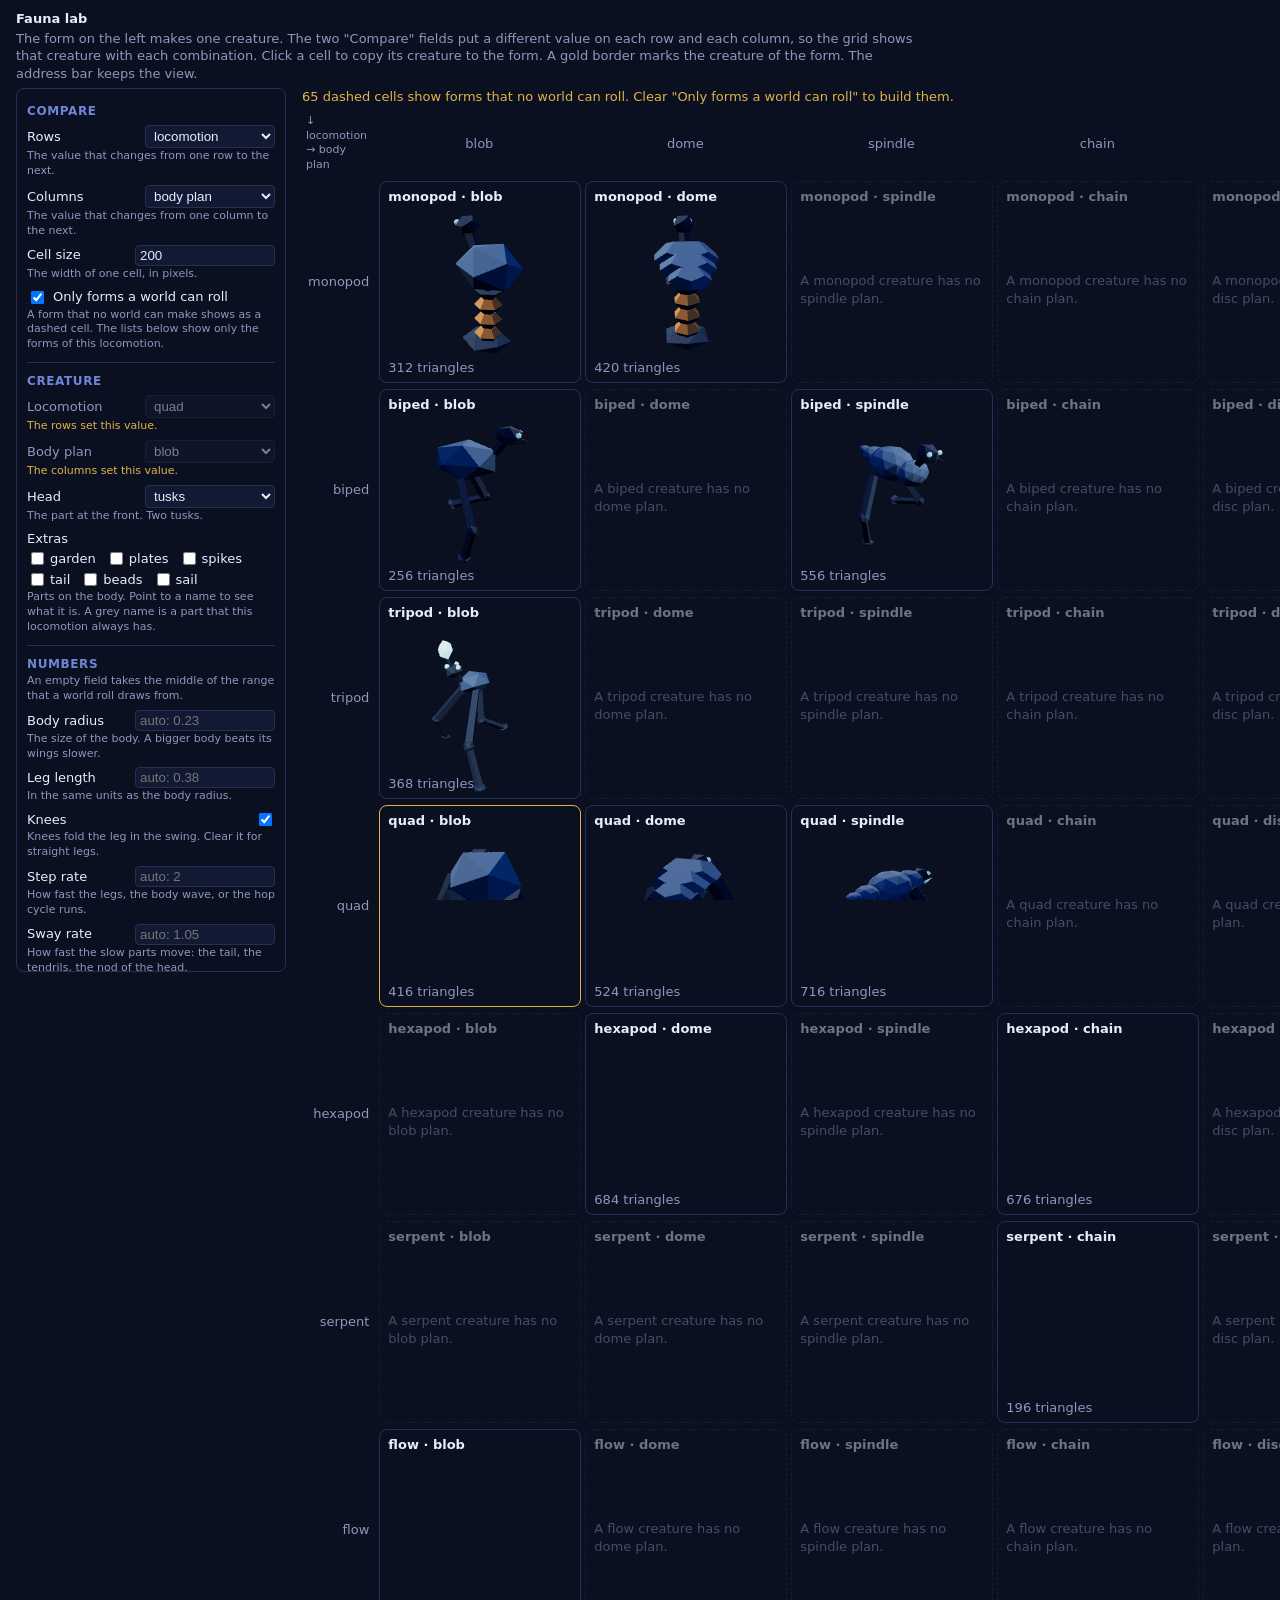
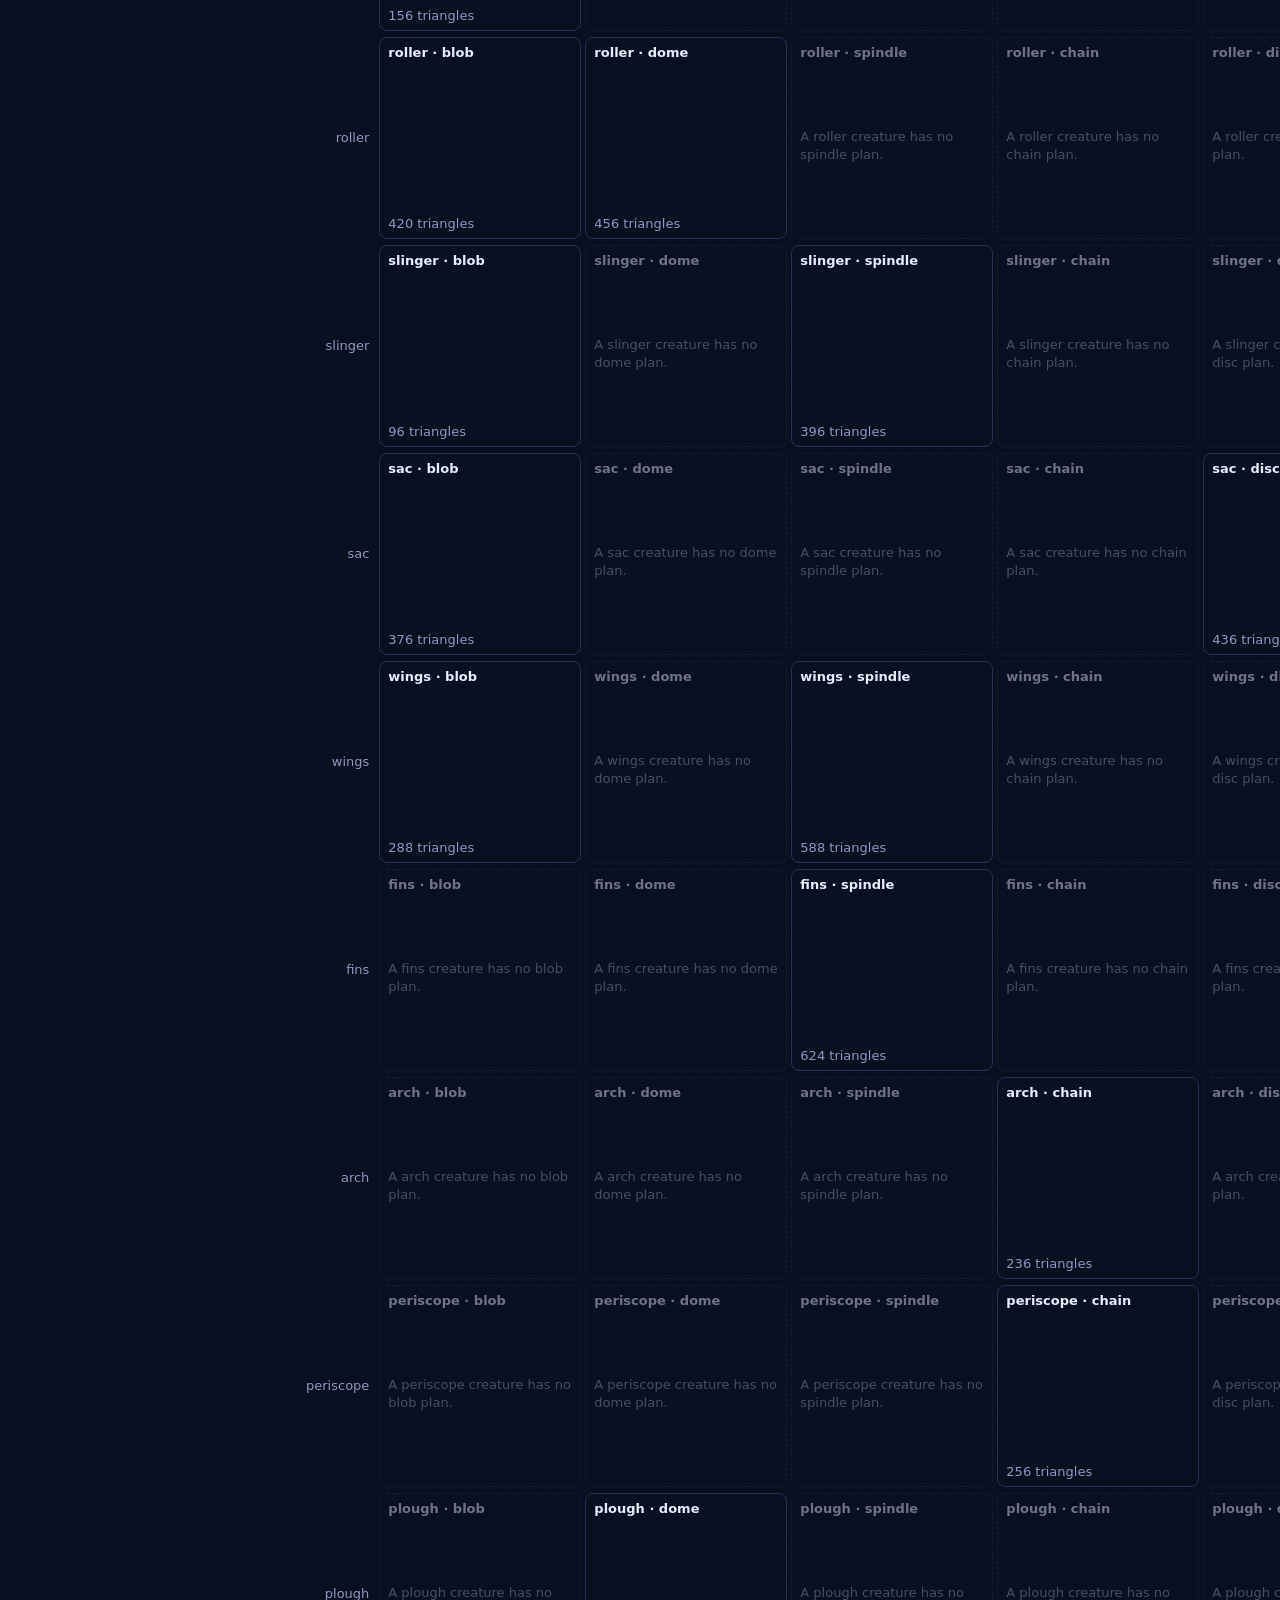
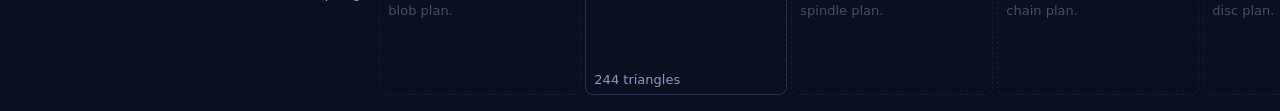
==== commit 5f4f9b44: "Generation is an ES module with two calls, and the worker is its adapter worker.js moves to generate" ====
--- a/tools/fauna-lab.html
+++ b/tools/fauna-lab.html
@@ -55,9 +55,6 @@
 <script type="importmap">
   { "imports": { "three": "../vendor/three.module.js", "three/addons/": "../vendor/addons/" } }
 </script>
-<!-- species.js gives the catalogue of forms (Species.CATALOGUE). It reads self.Lore when it loads. -->
-<script src="../lore.js"></script>
-<script src="../species.js"></script>
 </head>
 <body>
 <header>
@@ -76,9 +73,11 @@
 // faunaMaterial(), so a change to fauna.js shows here without a world roll.
 import * as THREE from 'three';
 import { buildCreature, faunaMaterial } from '../fauna.js';
+// species.js gives the catalogue of forms.
+import { Species } from '../species.js';
 
 const q = new URLSearchParams(location.search);
-const CAT = self.Species.CATALOGUE;
+const CAT = Species.CATALOGUE;
 const ALWAYS = CAT.ALWAYS;
 const PAL = { fauna: { sand: '#c8b27f' }, flora: { canopy: '#4f9a52', trunk: '#6b4a2f' } };
 const SKINS = [
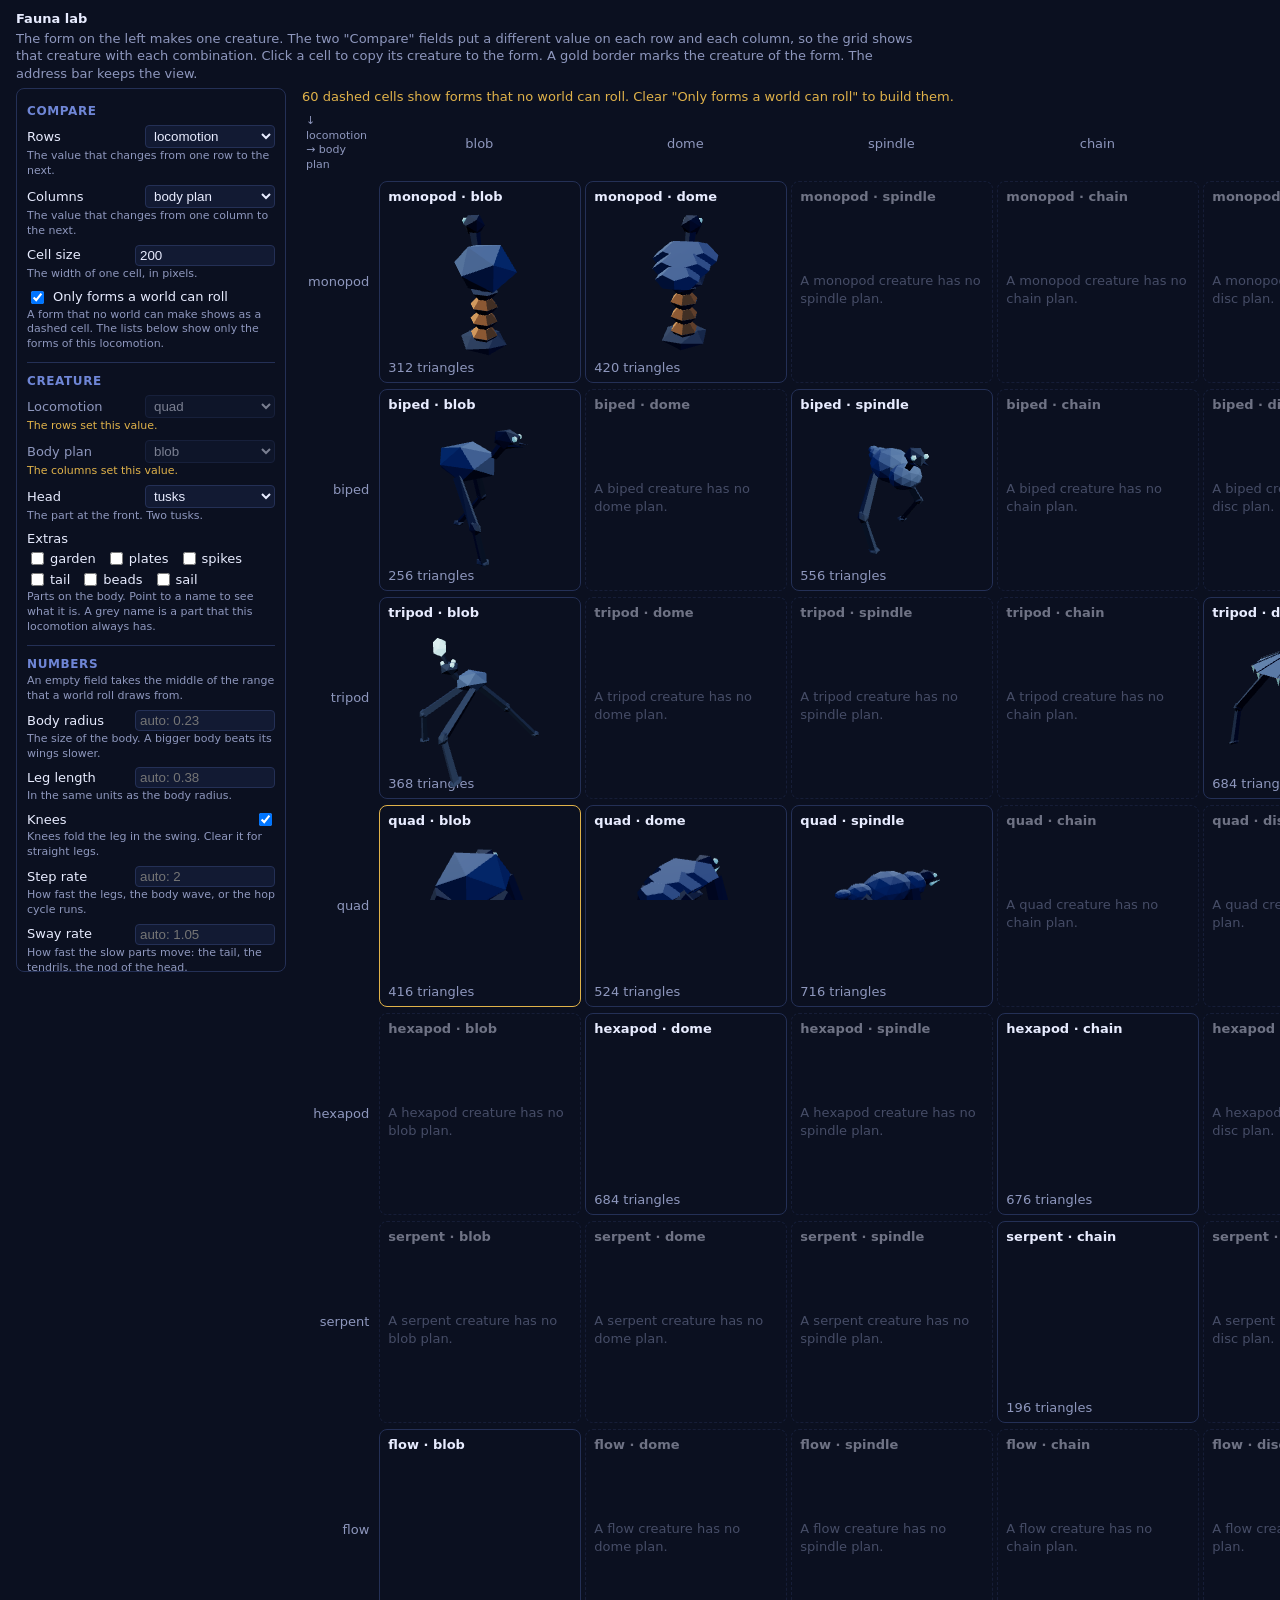
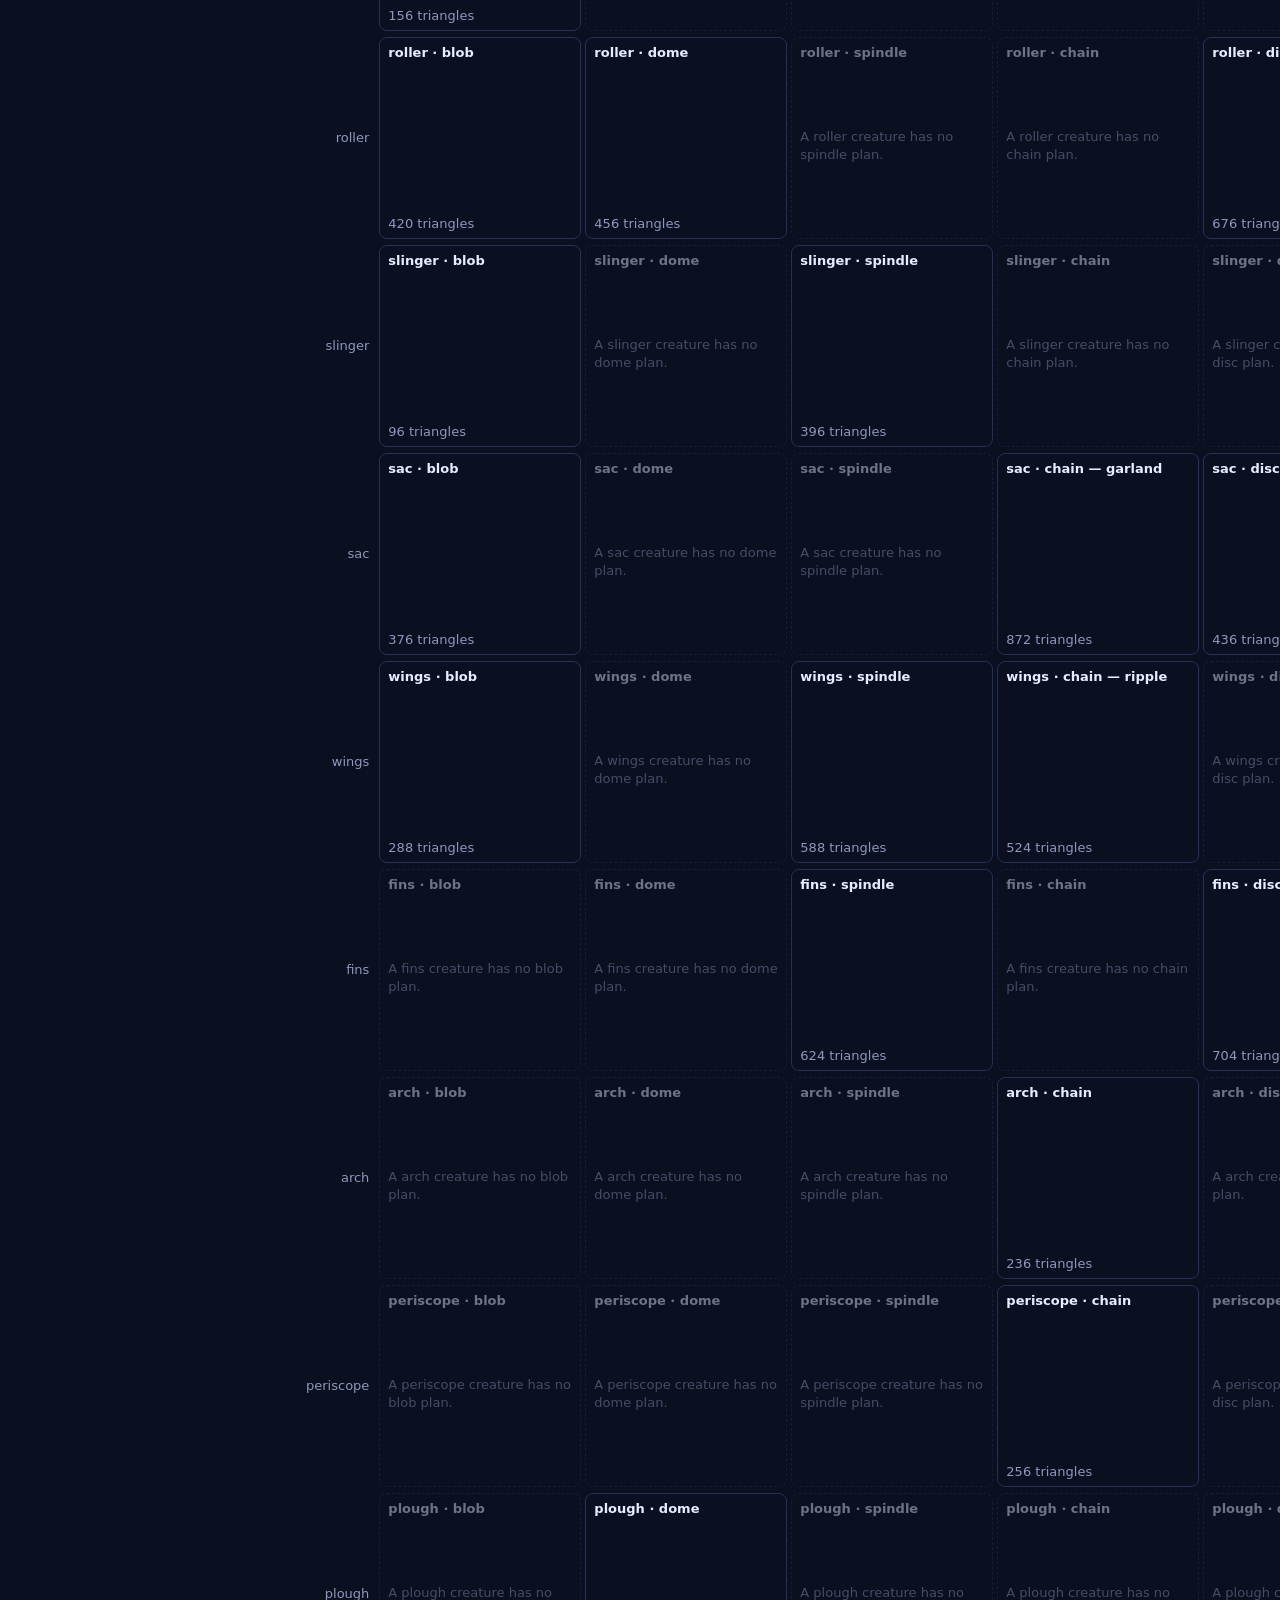
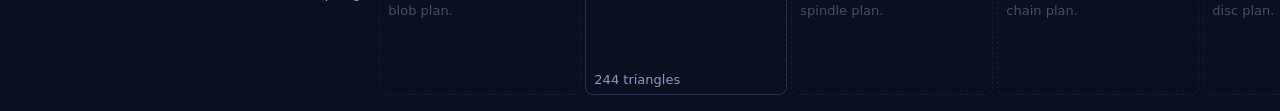
==== commit cce42295: "Merge tt/five-new-fauna: five new fauna forms fill gaps of the fauna lab" ====
--- a/tools/fauna-lab.html
+++ b/tools/fauna-lab.html
@@ -93,7 +93,8 @@
 const CLASS_OF = Object.fromEntries(Object.entries(CAT.LOCO).flatMap(([c, ls]) => ls.map((l) => [l, c])));
 const ALL = {
   loco: Object.values(CAT.LOCO).flat(),
-  plan: uniq(Object.values(CAT.PLAN).flat()),
+  // A fixed order, so a plan a form adds to one locomotion does not move the columns.
+  plan: uniq(['blob', 'dome', 'spindle', 'chain', 'disc', 'swarm', ...Object.values(CAT.PLAN).flat()]),
   head: uniq(['none', ...Object.values(CAT.HEAD).flat()]),
   extra: uniq([...Object.values(CAT.EXTRAS).flat(), ...Object.values(ALWAYS).flat()]),
 };
@@ -129,6 +130,9 @@
   wingStyle: { flit: 'veined paddles, fast beats', flap: 'skin on an arm and three fingers, folds on the upstroke',
     glide: 'long narrow wings, beats only to climb' },
   whaleHead: { hull: 'one smooth hull with the head in it', bladder: 'the head is a cluster of gas bladders' },
+  form: { ripple: 'a chain that flies on a pair of wings to every segment', garland: 'a string of floats on one cord, each with a lamp',
+    hoop: 'a wheel that stands on its legs and rolls on its rim', mantle: 'a flat sky body that rows the air with a wave along each fin',
+    parasol: 'a wide canopy on three thin legs, with a lantern under it' },
   lod: { full: 'the body near the camera', coarse: 'the far body: under 80 triangles' },
   view: { three: 'the camera turns about the creature', side: 'from the side', top: 'from above', front: 'from the front' },
 };
@@ -152,7 +156,14 @@
   };
   if (loco === 'fins') Object.assign(G, { density: 0.0025, fsign: 1, fcut: 0.3 });
   for (const k of ['wingStyle', 'whaleHead']) if (o[k]) G[k] = o[k];
+  // a ripple flies on paddles, as species.js gives it
+  if (loco === 'wings' && plan === 'chain') G.wingStyle = 'flit';
   return G;
+}
+// The name of the form a genome takes, or null. species.js rolls five of them; see FORM there.
+function formOf(g) {
+  const F = CAT.FORM[g.loco];
+  return F && F.plan === g.plan ? F.key : null;
 }
 
 // ---------------------------------------------------------------- state
@@ -184,8 +195,8 @@
     patch: (v, g) => (v === '(base)' ? {} : { extras: [...g.extras, v] }),
     check: (g, v) => v === '(base)' || allowed('extra', g.loco, v),
   },
-  wingStyle: { name: 'wing form (wings)', field: 'wingStyle', values: ['flit', 'flap', 'glide'], patch: (v) => ({ wingStyle: v }), check: (g) => g.loco === 'wings' && g.plan !== 'swarm' },
-  whaleHead: { name: 'whale head (fins)', field: 'whaleHead', values: ['hull', 'bladder'], patch: (v) => ({ whaleHead: v }), check: (g) => g.loco === 'fins' },
+  wingStyle: { name: 'wing form (wings)', field: 'wingStyle', values: ['flit', 'flap', 'glide'], patch: (v) => ({ wingStyle: v }), check: (g) => g.loco === 'wings' && g.plan !== 'swarm' && g.plan !== 'chain' },
+  whaleHead: { name: 'whale head (fins)', field: 'whaleHead', values: ['hull', 'bladder'], patch: (v) => ({ whaleHead: v }), check: (g) => g.loco === 'fins' && g.plan !== 'disc' },
   bodyR: { name: 'body radius', field: 'bodyR', values: [0.1, 0.16, 0.22, 0.28, 0.34], label: (v) => 'radius ' + v, patch: (v) => ({ bodyR: v }) },
   legLen: { name: 'leg length (legs)', field: 'legLen', values: [0.12, 0.25, 0.4, 0.55, 0.8], label: (v) => 'legs ' + v, patch: (v) => ({ legLen: v }), check: (g) => LEGGED.includes(g.loco) },
   jointed: { name: 'knees (legs)', field: 'jointed', values: [true, false], label: (v) => (v ? 'knees' : 'straight legs'), patch: (v) => ({ jointed: v }), check: (g) => LEGGED.includes(g.loco) },
@@ -359,7 +370,7 @@
       ${row('loco', 'Locomotion', `<select name="loco">${locos}</select>`, `How it moves. ${cap(INFO.loco[l])}`)}
       ${row('plan', 'Body plan', select('plan', plans, undefined, INFO.plan, g.plan), `The shape of the body. ${cap(INFO.plan[g.plan])}`)}
       ${row('head', 'Head', select('head', heads, undefined, INFO.head, g.head), `The part at the front. ${cap(INFO.head[g.head])}`)}
-      ${l === 'wings' ? row('wingStyle', 'Wing form', select('wingStyle', AXES.wingStyle.values, undefined, INFO.wingStyle),
+      ${l === 'wings' && g.plan !== 'chain' ? row('wingStyle', 'Wing form', select('wingStyle', AXES.wingStyle.values, undefined, INFO.wingStyle),
         g.plan === 'swarm' ? 'A swarm has no wing form: each shard is a stiff blade.' : cap(INFO.wingStyle[S.wingStyle])) : ''}
       ${l === 'fins' ? row('whaleHead', 'Whale head', select('whaleHead', AXES.whaleHead.values, undefined, INFO.whaleHead), cap(INFO.whaleHead[S.whaleHead])) : ''}
       <div class="row"><label>Extras</label>
@@ -444,10 +455,11 @@
       const el = add('cell', '');
       const { g, na: why } = cellGenome(rv, cv);
       const parts = [S.rows !== 'none' && lab(R, rv), S.cols !== 'none' && lab(C, cv)].filter(Boolean);
-      const label = parts.length ? parts.join(' · ') : `${g.loco} · ${g.plan} · ${g.head}`;
+      const form = formOf(g);
+      const label = (parts.length ? parts.join(' · ') : `${g.loco} · ${g.plan} · ${g.head}`) + (form ? ` — ${form}` : '');
       if (why) { el.classList.add('na'); el.innerHTML = `<b>${label}</b><i>${why}</i>`; na++; return; }
       if (JSON.stringify(g) === base) el.classList.add('base');
-      el.title = `${g.loco} · ${g.plan} · head: ${g.head}${g.extras.length ? ' · ' + g.extras.join(', ') : ''}\nClick to copy this creature to the form.`;
+      el.title = `${form ? `The ${form}: ${INFO.form[form]}.\n` : ''}${g.loco} · ${g.plan} · head: ${g.head}${g.extras.length ? ' · ' + g.extras.join(', ') : ''}\nClick to copy this creature to the form.`;
       el.onclick = () => { Object.assign(S, pick(g)); update(); };
       if (++n > MAX_CELLS) { el.innerHTML = `<b>${label}</b><i>not drawn: over ${MAX_CELLS} cells</i>`; return; }
       const c = makeCell(el, genome(g, g.skin), g.lod, label, (ri * cols.length + ci) * 0.37);
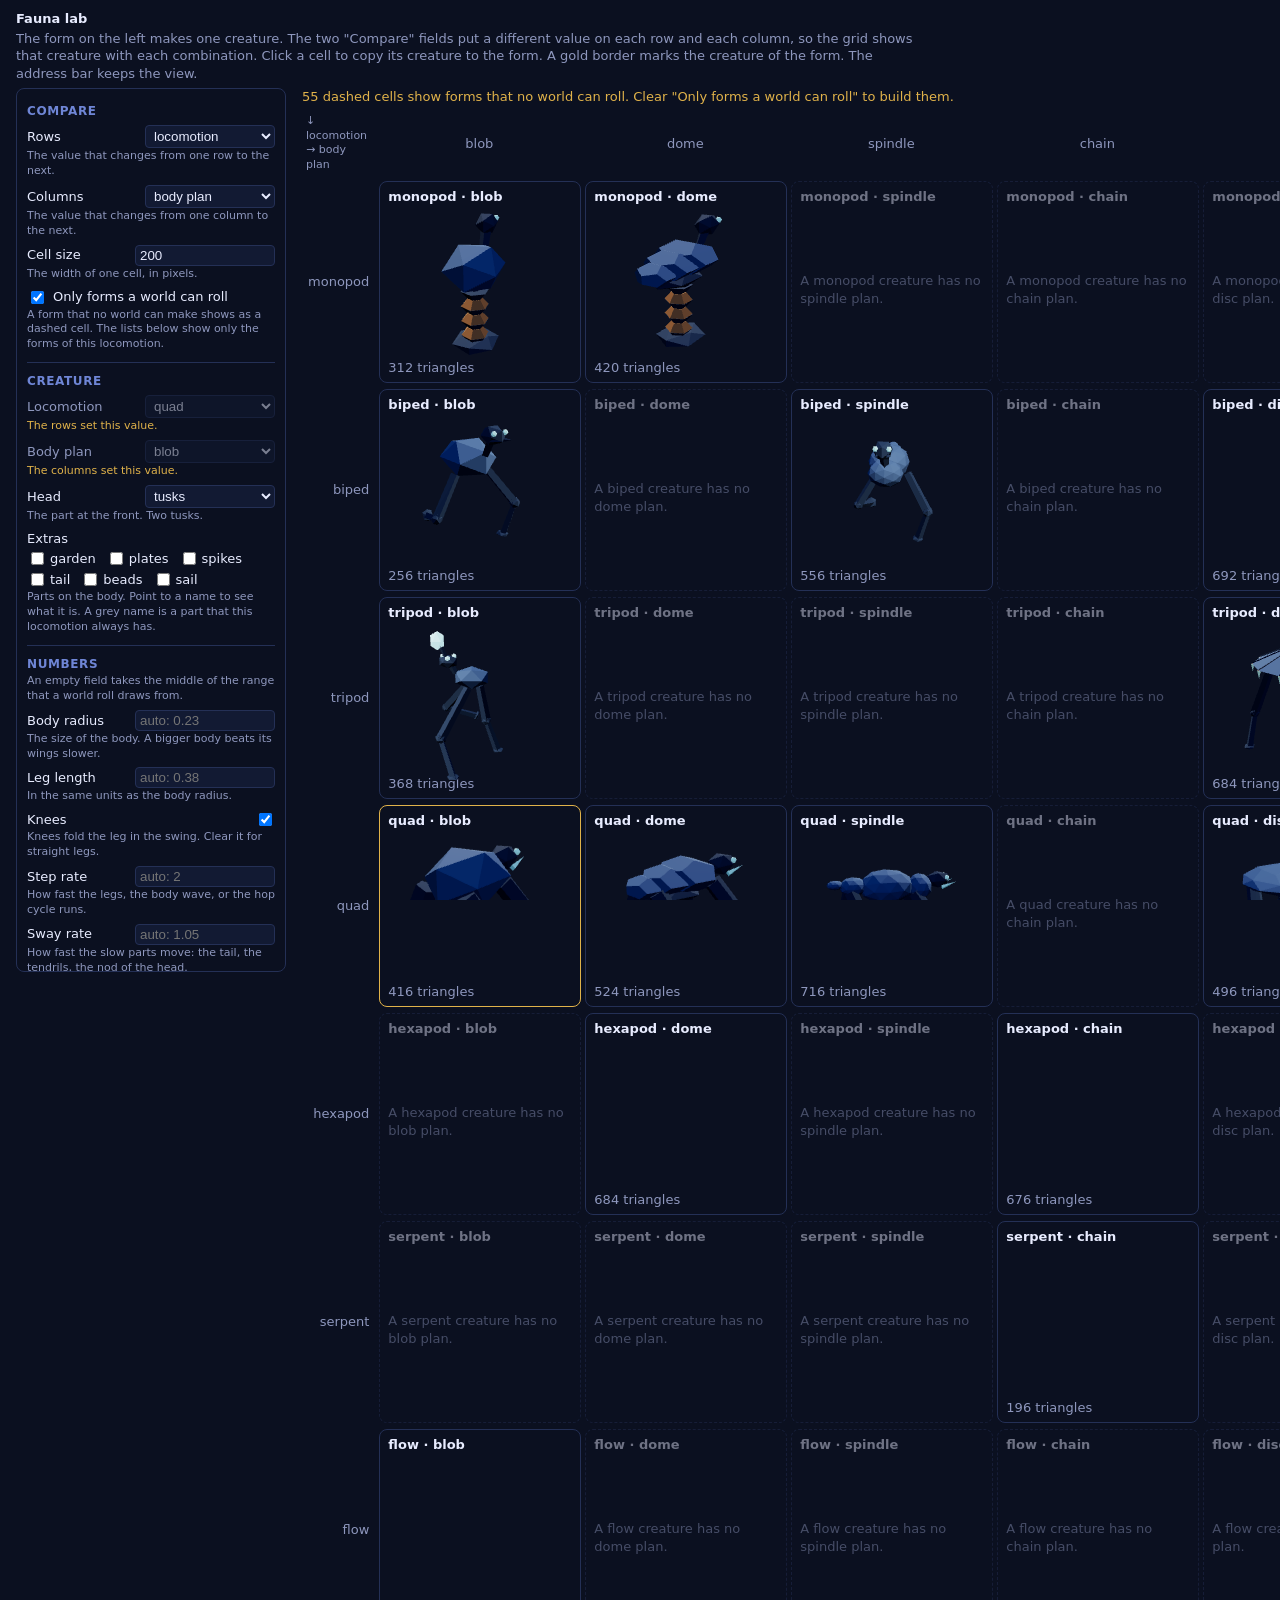
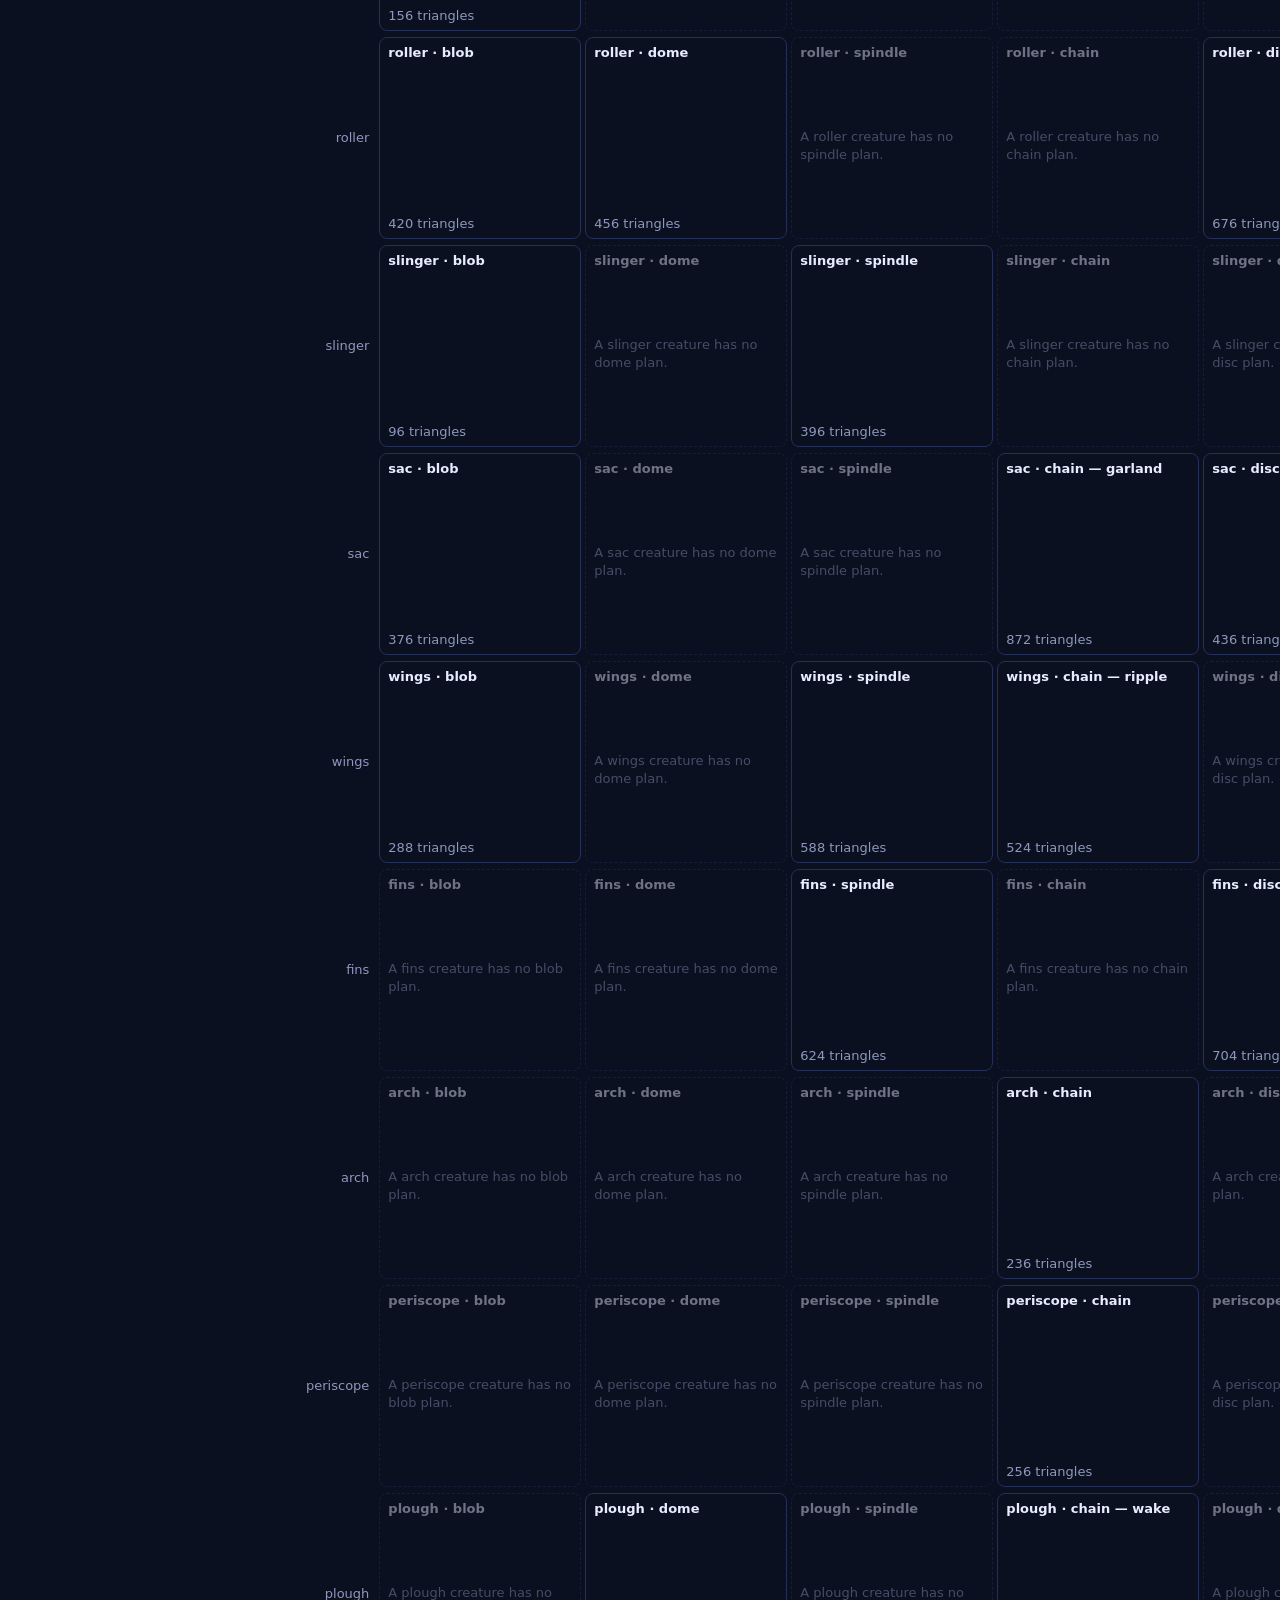
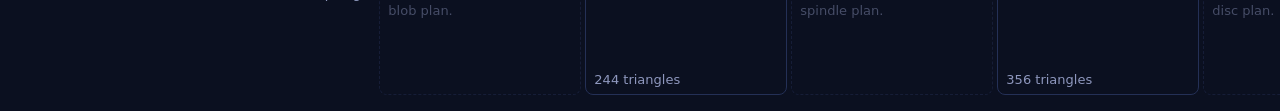
==== commit b38497ac: "Five more fauna forms fill gaps of the fauna lab Five more bodies take a plan that their locomotion " ====
--- a/tools/fauna-lab.html
+++ b/tools/fauna-lab.html
@@ -120,7 +120,7 @@
     periscope: 'lifts a neck out of a hole', plough: 'travels under the surface',
   },
   plan: { blob: 'one round body', dome: 'a low, wide shell', spindle: 'a long body with tapered ends',
-    chain: 'a row of segments', disc: 'a flat, round body', swarm: 'a wheel of many small shards' },
+    chain: 'a row of segments', disc: 'a flat, round body', swarm: 'many small bodies that act as one' },
   head: { none: 'no head part', beak: 'a pointed beak', mandibles: 'a pair of pincers', stalks: 'eyes on two stalks',
     lure: 'a glowing lamp on a stalk', crest: 'a fan of plates on the head', tusks: 'two tusks' },
   extra: { sail: 'a membrane on spines along the back', spikes: 'spikes on the back', beads: 'glowing lamps in the skin',
@@ -132,7 +132,10 @@
   whaleHead: { hull: 'one smooth hull with the head in it', bladder: 'the head is a cluster of gas bladders' },
   form: { ripple: 'a chain that flies on a pair of wings to every segment', garland: 'a string of floats on one cord, each with a lamp',
     hoop: 'a wheel that stands on its legs and rolls on its rim', mantle: 'a flat sky body that rows the air with a wave along each fin',
-    parasol: 'a wide canopy on three thin legs, with a lantern under it' },
+    parasol: 'a wide canopy on three thin legs, with a lantern under it',
+    choir: 'many necks on one buried body, which rise and sink in a wave', scree: 'a heap of loose stones that pours as one animal',
+    islet: 'a wide deck on four legs, with a garden on it', listener: 'a dish on two legs that nods and turns to listen',
+    wake: 'a row of humps that break the ground one after another' },
   lod: { full: 'the body near the camera', coarse: 'the far body: under 80 triangles' },
   view: { three: 'the camera turns about the creature', side: 'from the side', top: 'from above', front: 'from the front' },
 };
@@ -143,7 +146,8 @@
   const loco = o.loco, cls = CLASS_OF[loco], plan = o.plan || 'blob';
   const bodyR = o.bodyR ?? MID.bodyR(loco);
   const extras = new Set([...(ALWAYS[loco] || []), ...(o.extras || [])]);
-  if (plan === 'swarm') { extras.delete('tail'); extras.delete('sail'); extras.delete('tendrils'); }
+  // the wheel of shards carries none of these; a swarm on the ground (a choir, a scree) keeps them
+  if (plan === 'swarm' && loco === 'wings') { extras.delete('tail'); extras.delete('sail'); extras.delete('tendrils'); }
   const G = {
     cls, niche: 'meadow', loco, plan, head: o.head || 'none', extras: [...extras],
     segs: o.segs ?? MID.segs(plan), bodyR,
@@ -235,7 +239,7 @@
     const A = AXES[ax];
     if (S.strict && A.check && !A.check(g, v)) {
       const what = ax === 'extra' ? v : ax === 'plan' || ax === 'head' ? `${v} ${ax}` : A.name.replace(/ \(.*/, '');
-      return { g, na: `${g.plan === 'swarm' ? 'A swarm' : `A ${g.loco} creature`} has no ${what}.` };
+      return { g, na: `${g.plan === 'swarm' && g.loco === 'wings' ? 'A swarm' : `A ${g.loco} creature`} has no ${what}.` };
     }
   }
   return { g };
